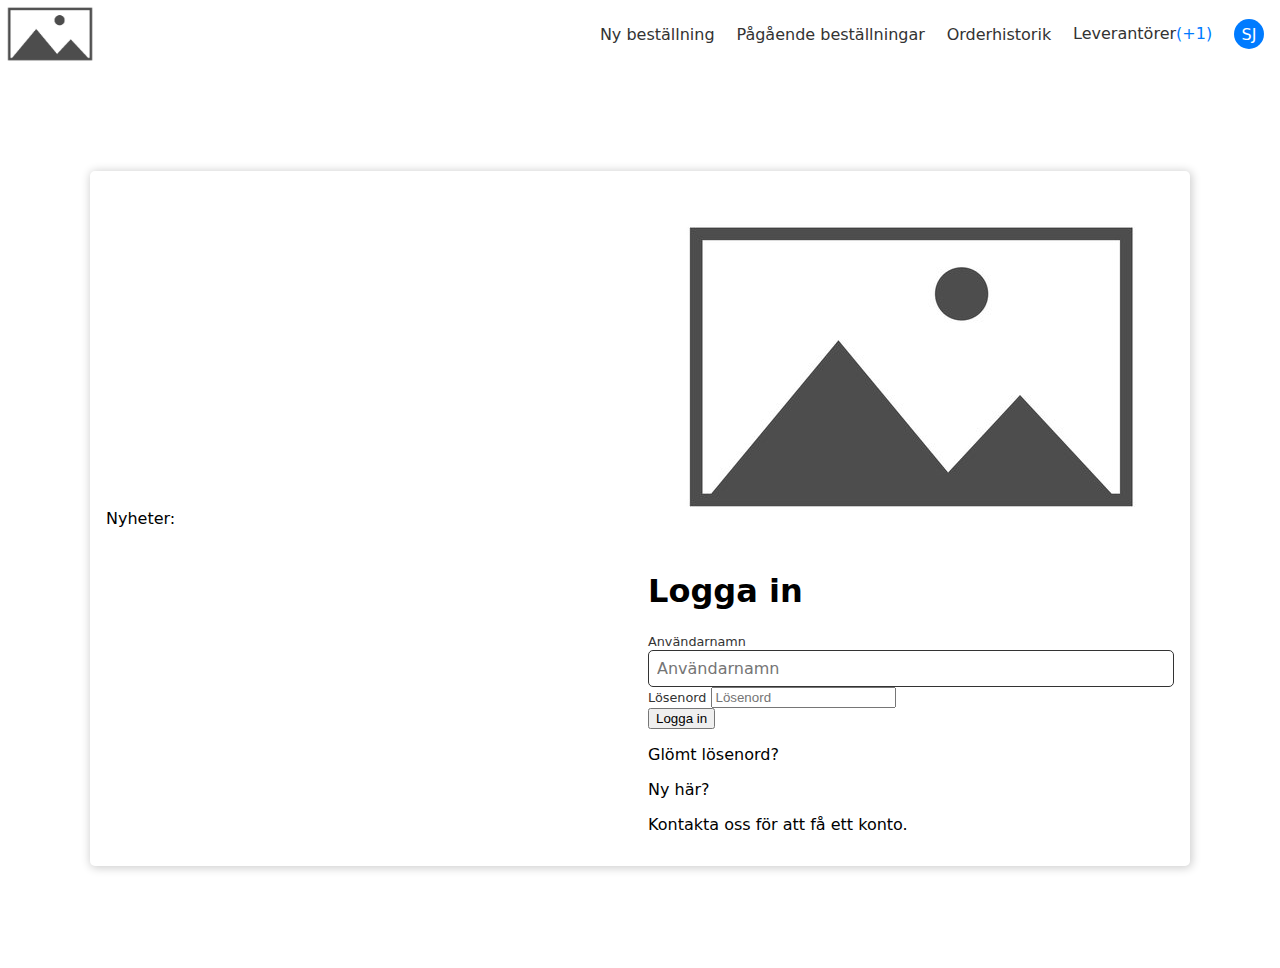
==== index.html @ b6707c18 "first commit" ====
<!DOCTYPE html>
<html lang="en">
<head>
    <meta charset="UTF-8">
    <meta http-equiv="X-UA-Compatible" content="IE=edge">
    <meta name="viewport" content="width=device-width, initial-scale=1.0">
    <title>BX2 - Client portal</title>
    <link rel="stylesheet" href="style.css">
    <script  src="script.js" type="module" defer></script>
    <script  src="placeOrder.js" type="module" defer></script>
    
</head>
<body>



    <div class="top__nav">
        <img src="placeholder.jpg" class="page__logo"/>
        <nav class="main__nav">
            <a href="#" onClick="
            document.getElementById('current-order').style.display = 'none'
            document.getElementById('place-order').style.display = 'block'
            "> Ny beställning</a>

            <a href="#" onClick="
            document.getElementById('place-order').style.display = 'none'
            document.getElementById('current-order').style.display = 'block'
            "> Pågående beställningar</a>
            
            <a href="#" onClick="
            document.getElementById('place-order').style.display = 'none'
            document.getElementById('current-order').style.display = 'block'
            "> Orderhistorik</a>


            <a href="#" class="nav__notification"> Leverantörer</a>
           
        </nav>
        <div class="user__nav">
            <div onClick="document.getElementById('user-nav-dropdown').classList.toggle('show')" class="user__icon">SJ</div>
            <div id="user-nav-dropdown" class="user__nav__dropdown">
                <p class="title"> Stefan Jakobsson</p>  
                <p class="subtitle"> Administratör</p>  
                <hr>
                <a href="#"> Dina uppgifter</a>
                <a href="#"> Användare</a>
                <hr>
                <a href="#"> Support</a>
                <a href="#"> Logga ut</a>
            </div>
        </div>
    </div>


    <current-order id="current-order" style="display:none"></current-order>
    <place-order id="place-order" style="display:none"></place-order>
    

    <div class="login__wrapper">

        <div class="login__floating__frame">
            <div class="frame__two__cols">
                <div class="login__news__col">
                    Nyheter:

                </div>
                <div class="login__form__cols">
                    <img src="placeholder.jpg" class="login__logo"/>
                    <h1>Logga in</h1>
                    <form>
                        <div class="form__field__group">
                            
                            <label for="username">Användarnamn</label>
                            <input type="text" placeholder="Användarnamn" />
                        </div>
                        <div class="form__field__group">
                            <label for="password">Lösenord</label>
                            <input type="password" placeholder="Lösenord" />

                        </div>
                        <input type="submit" class="login__button" value="Logga in" />
                    </form>

                    <p class="login__forgot__password">Glömt lösenord?</p>
                    <p class="login__small__heading"> Ny här?</p>
                    <p class="login__small__text">Kontakta oss för att få ett konto.</p>
                </div>
            </div>
        </div>

    </div>

    
</body>
</html>
---- style.css ----
body {
    margin: 0;
    /* background: gray; */
    min-width: 32   0px;
}

:root {
    --bx2-gray: #333333;
    --bx2-blue: #007bff;
    --bx2-green: #28a745;
    --bx2-lightgray: #eeeeee;
    --bx2-red: #dc3545;
    --bx2-yellow: #ffc107;
    --bx2-orange: #fd7e14;
    font-family: system-ui, -apple-system, BlinkMacSystemFont, 'Segoe UI', Roboto, Oxygen, Ubuntu, Cantarell, 'Open Sans', 'Helvetica Neue', sans-serif;
}

.top__nav {
    display: flex;
    /* justify-content: space-between; */
    background-color: white;
}

.page__logo {
    width: 100px;
    height: auto;
}

.main__nav {
    display: flex;
    justify-content: space-evenly;
    align-items: center;
    width: 50%;
 
    margin-left: auto;
}

.main__nav a {
    color: var(--bx2-gray);
    text-decoration: none;
}

.main__nav a:hover {
    color: var(--bx2-blue);
    border-bottom: 1px solid var(--bx2-blue);
}

.user__nav {
    display: flex;
    justify-content: space-evenly;
    align-items: center;
    padding: 1rem;
    
    position: relative;

}

.user__icon {
    display: flex;
    justify-content: center;
    align-items: center;
    width: 30px;
    height: 30px;
    background-color: var(--bx2-blue);
    color: white;
    border-radius: 50%;
    cursor: pointer;
    
}

.user__nav__dropdown {
    position: absolute;
    display: none;
    min-width: 200px;
    background-color: var(--bx2-lightgray);
    top: 80px;
    right: 12px;

    padding: 1rem;
}

.user__nav__dropdown a {
    color: var(--bx2-gray);
    text-decoration: none;
    display: block;
    padding: .4rem 1rem;
}

.user__nav__dropdown a:hover {
    color: var(--bx2-blue);
}

.user__nav__dropdown p {
    color: var(--bx2-gray);
    text-decoration: none;
    display: block;
    margin-bottom: 0px;
    margin-top: 0px;
    padding: 0rem 1rem;
    cursor: pointer;
}

p.title {
    font-weight: bold;
    color: var(--bx2-blue);
    margin-bottom: 0rem;
}

p.subtitle {
    margin-top: .3rem;
    font-size: .8rem;
}

.user__nav__dropdown::before {
    content: "";
    display: block;
    position: absolute;
    top: -5px;
    right: 7px;
    width: 25px;
    height: 25px;
    transform: rotate(45deg);
    background-color: var(--bx2-lightgray);
}

.nav__notification::after {
    content: "(+1)";
    color: var(--bx2-blue);
    display: inline-block;
    height: 20px;
    width: 20px;
    text-align: center;
    font-size: 1rem;

}

.show {
    display: block;
}

/* Pågående beställnig */


.current__orders {
    display: flex;
    flex-direction: column;
    width: 100%;
}


.current__orders__list {
      margin: 0 auto;
      /* min-width: 600px; */
    flex-direction: column;
    font-size: 1rem;
  }
  
  .orders__row {

    margin: 0 .5rem;
    display: grid;
   
    grid-template-columns: auto 1fr 1fr  auto;
    grid-template-rows: auto auto auto;
    grid-template-areas:
      "usericon title title arrow"
      "usericon id  id arrow"
      "usericon type status arrow";
    gap: 5px;
    align-items: center;
    padding: 1rem 0;
    border-bottom: 1px solid var(--bx2-gray);
  }
  

  .order__row__usericon {
    grid-area: usericon;
    border-radius: 50%;
    width: 50px;
    margin-right: 1rem;
    height: 50px;
    object-fit: cover;
  }
  

  .order__row__title {
    grid-area: title;
    margin: 0;
    font-size: 1rem;
  }
  
.order__row__id {
    grid-area: id;
    margin: 0;
  }
  .order__row__type {
    grid-area: type;
    display: flex;
    color: var(--bx2-blue);
    font-weight: bold;
    flex-direction: row;
  }
  

  .order__row__type,
  .order__row__id,
  .order__row__status {
    margin: 0 10px 0 0;
  }
  
.order__row__status {
    grid-area: status;
    justify-self: flex-end;
}

  .order__row__arrow {
    grid-area: arrow;
    width: 20px;
    height: 20px;
  }

  .ongoing {
    color: var(--bx2-green);
  }

  .ongoing::before {
    content: "";
    border-radius: 50%;
    display: inline-block;
    height: 15px;
    width: 15px;
    margin-right: 10px;
    background-color: var(--bx2-green);
  }

/* dialoger */
  
dialog::backdrop {
    background-color: rgba(0, 0, 0, 0.9);
  }
  
  dialog.order__row__details {
    width: 100%;
    /* max-width: 700px; */
    
  }
  
  .row__details__heading {
    font-size: 24px;
    color: #000;
    text-align: center;
    margin-bottom: 15px;
  }
  
  .row__details__rows {
    display: flex;
    flex-direction: column;
  }
  
  .row__details__wrapper:nth-child(even), .unit__row:nth-child(even) {
    background-color: #f0f0f0;
  }
  
  .row__details__wrapper:nth-child(odd),   .unit__row:nth-child(odd) {
    background-color: #e0e0e0;
  }
  
  .row__details__wrapper {
    display: flex;
    justify-content: space-between;
    align-items: center;
    padding: 10px;
   
  }
  
  .row__details__taxonomy {
    margin: 0;
    font-weight: bold;
  }
  
  .row__details__value {
    margin: 0;
  }
  
  .unit__row {
    display: flex;
    justify-content: space-between;
    align-items: center;
    padding: 10px;
    width: 100%;
    box-sizing: border-box;
  }
  
  .unit__row__taxonomy {
    margin: 0;
    font-weight: bold;
  }
  
  .unit__row__value {
    margin: 0;
  }
  
  .row__details__heading {
    color: var(--bx2-blue);
    padding: 10px;
    text-align: center;
    font-size: 24px;
   
    text-decoration: underline;
  }
  
  .units__wrapper {
    margin: 0 auto;
    margin-bottom: 1rem;
    border: 1px solid var(--bx2-gray);
    width: 100%;
    max-width: 300px;
  }
  
  details.row__details__units {
    margin: 0 auto;
    width: 100%;
    max-width: 300px;
  }

  summary.row__details__summary {
    background: var(--bx2-blue);
    color: white;
    text-align: center;
    border-radius: 5px;
    padding: 1rem;
  }

  /* Ny beställning */

  .form__step {
    max-width: 500px;
    margin: 0 auto;
  }

  button.button__next__step {
 
    padding: 1rem;
    margin: 1rem auto;
    display: none;
    background: var(--bx2-blue);
    border: none;
    color: white;
    min-width: 300px;
}

  .form__step h2 {
    text-align: center;
    font-weight: 400;
    /* text-transform: uppercase; */
    color: var(--bx2-gray)
  }

  .form__two__cols {
    display: grid;
    grid-template-columns: 1fr 1fr;

    grid-template-areas:
      "col1 col2";
    gap: 1rem;
    align-items: center;
  }

  .form__group {
    display: flex;
    flex-direction: column;
    
    padding:0  1rem;
  }

  label {
    font-size: 0.8rem;
    color: var(--bx2-gray);
  }

  input[type="text"], textarea, input[type="date"] {
    border: 1px solid var(--bx2-gray);
    border-radius: 5px;
    padding: .5rem;
    font-size: 1rem;
    box-sizing: border-box;
    width: 100%;
    font-family: system-ui, -apple-system, BlinkMacSystemFont, 'Segoe UI', Roboto, Oxygen, Ubuntu, Cantarell, 'Open Sans', 'Helvetica Neue', sans-serif;
    
  }

  textarea {
    height: 110px;
  }

  .span-2 {
    grid-column: 1 / span 2;
  }

  .form__one__col {
    display: grid;
    grid-template-columns: 1fr;
    grid-template-areas:
      "col1";
    gap: 1rem;
    align-items: center;
    margin: 1rem 0;
  }

  .photo__col {
   display: grid;
    grid-template-columns: 40% 60%;
    align-items: center;
    justify-content: center;
  }

  .photo__button {
    
    border: none;
    margin: 1rem;
    margin-top: 1rem;
    border-radius: 5px;
    padding: 1rem;
    font-size: 1rem;
    height: 100px;
    display: flex;
    justify-content: center;
    align-items: center;
    border: 3px dotted var(--bx2-green);
    
    font-family: system-ui, -apple-system, BlinkMacSystemFont, 'Segoe UI', Roboto, Oxygen, Ubuntu, Cantarell, 'Open Sans', 'Helvetica Neue', sans-serif;
  }

  .photo__button img {
    width: 50px;
    height: auto;
    margin-right: 10px;
  }

  .supplier__row {
    display: grid;
    grid-template-columns: 1fr 1fr 1fr 1fr 1fr;
    grid-template-rows: auto auto auto;
    grid-template-areas:
      "logo title phone email select"
      "logo distance phone email select"
      "logo empty phone email select";
    /* gap: 1rem; */
    align-items: center;
    padding: .5rem;

    border-bottom: 1px solid var(--bx2-gray);
  }

  .supplier__row p, .supplier__row h2, .supplier__row a {
    margin: 0;
    padding: 0;
  }

  .supplier__logo {
    grid-area: logo;
    height: 50px;
    width: 50px;
    border-radius: 50%;
    }

  .supplier__title {
    grid-area: title;
    font-size: 1.2rem;
    font-weight: 400;
  }

  .supplier__phone {
    grid-area: phone;
    font-size: 0.8rem;
    color: var(--bx2-blue);
    justify-self: flex-end;
    align-self: center;
  }

  .supplier__email {
    grid-area: email;
    font-size: 0.8rem;
    color: var(--bx2-blue);
    justify-self: flex-end;
    align-self: center;
  }

  .supplier__distance {
    grid-area: distance;
    font-size: 0.8rem;
    color: var(--bx2-blue);
  }

  .supplier__select {
   grid-area: select;
   height: 50px;
   width: 50px;
   justify-self: flex-end;
  }

  .three__cols {
    display: grid;
    grid-template-columns: 1fr 1fr 1fr;
    grid-template-areas:
      "col1 col2 col3";
    gap: 1rem;
    align-items: center;
  }

  p.summary__title {
    font-size: .8rem;
    font-weight: 600;
    margin: 0px;
    padding: 0px;
  }

  p.summary__data {
    font-size: .8rem;
    color: var(--bx2-gray);
    margin: 0px;
    padding: 0px;
  }

  .place__order {
    border: 1px solid var(--bx2-green);
    padding: 1rem;
    border-radius: 5px;
    display: flex;
    color: var(--bx2-green);
    width: 300px;
    justify-content: space-evenly;
    align-items: center;
    margin: 0 auto;
    margin-bottom: 1rem;
  }

  .place__order img{
    width: 50px;
    height: auto;
    margin-right: 10px;
  }

  .summary__part {
    align-self: start;
  }

  @media (max-width: 500px) {
    .form__step {
     display: none;
    }
    #form-step-1 {
      display: block ;
    }

    .form__two__cols {
      display: block;
    }

    .photo__col {
      display: block;
    }

    .three__cols {
      grid-template-columns: initial;
      grid-template-areas: initial;
      justify-content: center;
    }

    .summary__part {
      padding-bottom: 1rem;
    border-bottom: 1px solid var(--bx2-blue);
    }

    button.button__next__step {
      display: block;
    }

    .main__nav {
      display: none;
    }

  }

  img.map__placeholder {
    width: 100%;
}



/* //Login */

.login__wrapper {

  display: flex;
  flex-direction: column;
  align-items: center;
  justify-content: center;
  height: 100vh;
}

.login__floating__frame {
  box-shadow: 1px 1px 10px 1px rgba(0,0,0,0.2);
  border-radius: 5px;
  padding: 1rem;
  
}

.frame__two__cols {
  display: grid;
  grid-template-columns: 1fr 1fr;
  grid-template-areas:
    "col1 col2";
  gap: 1rem;
  align-items: center;
}

.login__news__col {
  grid-area: col1;
}

.login__form__col {
  grid-area: col2;
}
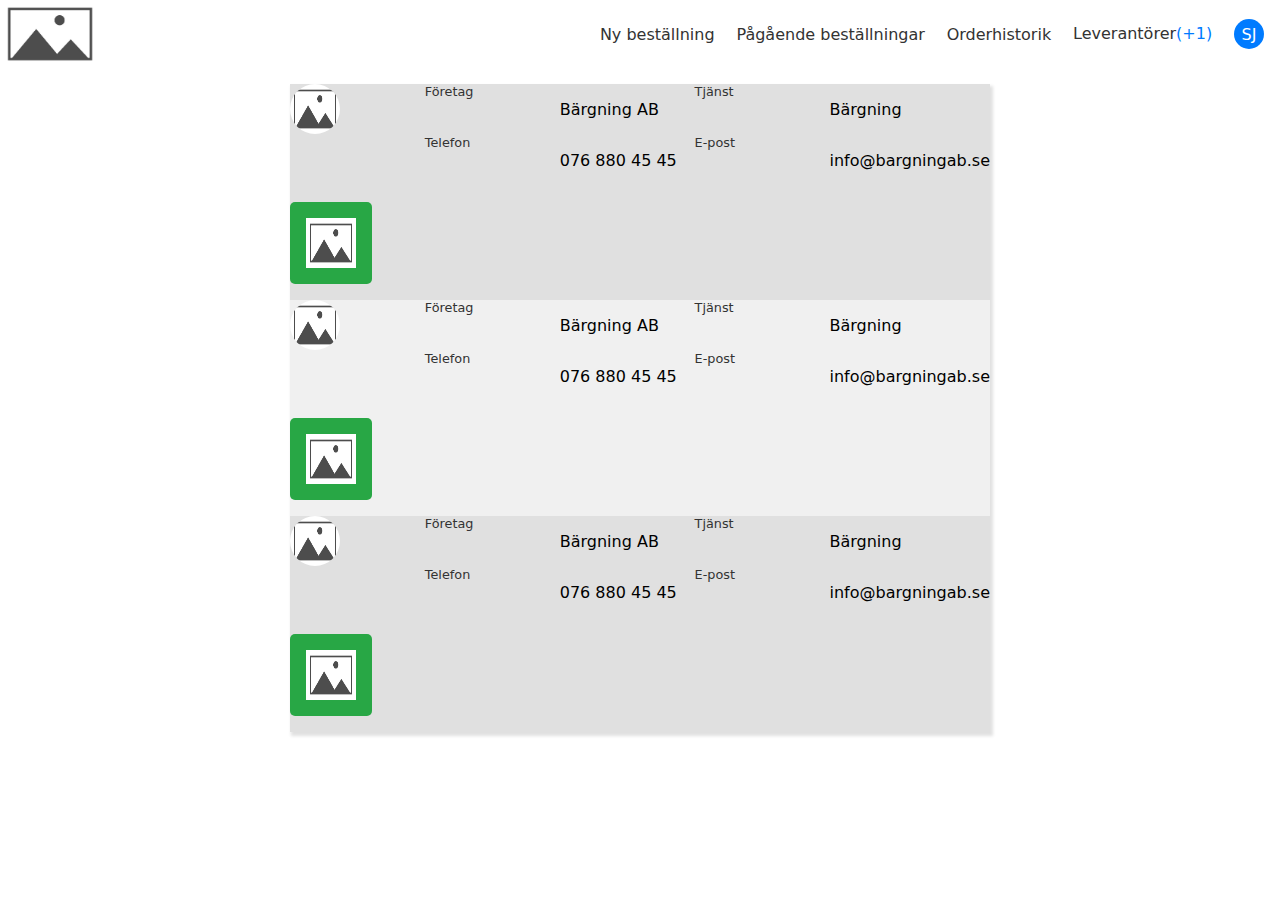
==== commit b376b0f8: "asd" ====
--- a/index.html
+++ b/index.html
@@ -8,6 +8,8 @@
     <link rel="stylesheet" href="style.css">
     <script  src="script.js" type="module" defer></script>
     <script  src="placeOrder.js" type="module" defer></script>
+    <script  src="loginForm.js" type="module" defer></script>
+    <script src="userManager.js" type="module" defer></script>
     
 </head>
 <body>
@@ -54,41 +56,58 @@
 
     <current-order id="current-order" style="display:none"></current-order>
     <place-order id="place-order" style="display:none"></place-order>
+    <login-form  id="login-form" style="display:none"></login-form>
+    <user-manager id="user-manager" style="display:none"></user-manager>
+
+    <div class="associate__manager__wrapper">
+        
+        <div class="associate__list"> 
+        
     
-
-    <div class="login__wrapper">
-
-        <div class="login__floating__frame">
-            <div class="frame__two__cols">
-                <div class="login__news__col">
-                    Nyheter:
-
-                </div>
-                <div class="login__form__cols">
-                    <img src="placeholder.jpg" class="login__logo"/>
-                    <h1>Logga in</h1>
-                    <form>
-                        <div class="form__field__group">
-                            
-                            <label for="username">Användarnamn</label>
-                            <input type="text" placeholder="Användarnamn" />
-                        </div>
-                        <div class="form__field__group">
-                            <label for="password">Lösenord</label>
-                            <input type="password" placeholder="Lösenord" />
-
-                        </div>
-                        <input type="submit" class="login__button" value="Logga in" />
-                    </form>
-
-                    <p class="login__forgot__password">Glömt lösenord?</p>
-                    <p class="login__small__heading"> Ny här?</p>
-                    <p class="login__small__text">Kontakta oss för att få ett konto.</p>
-                </div>
+            <div class="associate__list__row">
+                <img src="placeholder.jpg" class="associate__list__row__logo"/>
+                <p class="associate__list__row__taxonomy"> Företag</p>
+                <p class="accociate__list__row__value"> Bärgning AB</p>
+                <p class="associate__list__row__taxonomy"> Tjänst</p>
+                <p class="accociate__list__row__value"> Bärgning</p>
+                <p class="associate__list__row__taxonomy"> Telefon</p>
+                <p class="accociate__list__row__value"> 076 880 45 45</p>
+                <p class="associate__list__row__taxonomy"> E-post</p>
+                <p class="accociate__list__row__value">info@bargningab.se</p>
+                <img src="placeholder.jpg" class="associate__add__button"/>
             </div>
-        </div>
+            <div class="associate__list__row">
+                <img src="placeholder.jpg" class="associate__list__row__logo"/>
+                <p class="associate__list__row__taxonomy"> Företag</p>
+                <p class="accociate__list__row__value"> Bärgning AB</p>
+                <p class="associate__list__row__taxonomy"> Tjänst</p>
+                <p class="accociate__list__row__value"> Bärgning</p>
+                <p class="associate__list__row__taxonomy"> Telefon</p>
+                <p class="accociate__list__row__value"> 076 880 45 45</p>
+                <p class="associate__list__row__taxonomy"> E-post</p>
+                <p class="accociate__list__row__value">info@bargningab.se</p>
+                <img src="placeholder.jpg" class="associate__add__button"/>
+            </div>
+            <div class="associate__list__row">
+                <img src="placeholder.jpg" class="associate__list__row__logo"/>
+                <p class="associate__list__row__taxonomy"> Företag</p>
+                <p class="accociate__list__row__value"> Bärgning AB</p>
+                <p class="associate__list__row__taxonomy"> Tjänst</p>
+                <p class="accociate__list__row__value"> Bärgning</p>
+                <p class="associate__list__row__taxonomy"> Telefon</p>
+                <p class="accociate__list__row__value"> 076 880 45 45</p>
+                <p class="associate__list__row__taxonomy"> E-post</p>
+                <p class="accociate__list__row__value">info@bargningab.se</p>
+                <img src="placeholder.jpg" class="associate__add__button"/>
+            </div>
 
     </div>
+
+
+</div>
+
+
+   
 
     
 </body>
--- a/style.css
+++ b/style.css
@@ -589,6 +589,39 @@
 
 
 /* //Login */
+/* 
+<div class="login__wrapper">
+
+<div class="login__floating__frame">
+    <div class="frame__two__cols">
+        <div class="login__news__col">
+            Nyheter:
+
+        </div>
+        <div class="login__form__col">
+            <img src="placeholder.jpg" class="login__logo"/>
+            <h1>Logga in</h1>
+
+            <form>
+                <div class="form__field__group">
+                    <label for="username">Användarnamn</label>
+                    <input type="text" placeholder="Användarnamn" />
+                </div>
+                <div class="form__field__group">
+                    <label for="password">Lösenord</label>
+                    <input type="password" placeholder="Lösenord" />
+
+                </div>
+                <input type="submit" class="login__button" value="Logga in" />
+            </form>
+
+            <p class="login__forgot__password">Glömt lösenord?</p>
+            <p class="login__small__heading"> Ny här?</p>
+            <p class="login__small__text">Kontakta oss för att få ett konto.</p>
+        </div>
+    </div>
+</div> */
+
 
 .login__wrapper {
 
@@ -597,17 +630,25 @@
   align-items: center;
   justify-content: center;
   height: 100vh;
+  background: linear-gradient(45deg, #299874, #0045c0);
+}
+
+.login__news__background {
+  width: 100%;
+  height: 100%;
+  object-fit:cover;
 }
 
 .login__floating__frame {
   box-shadow: 1px 1px 10px 1px rgba(0,0,0,0.2);
   border-radius: 5px;
   padding: 1rem;
-  
+  background-color: white;
 }
 
 .frame__two__cols {
   display: grid;
+  max-width: 700px;
   grid-template-columns: 1fr 1fr;
   grid-template-areas:
     "col1 col2";
@@ -617,8 +658,359 @@
 
 .login__news__col {
   grid-area: col1;
+  height: 100%;
+  
 }
 
 .login__form__col {
   grid-area: col2;
 }
+
+.login__logo {
+  width: 100px;
+  height: auto;
+  margin-bottom: 1rem;
+}
+
+.login__form__col h1 {
+  font-size: 1.5rem;
+  margin-bottom: 1rem;
+}
+
+.login__form__col form {
+  display: flex;
+  flex-direction: column;
+}
+
+.login__form__col form input {
+  margin-bottom: 1rem;
+  padding: .5rem;
+  border: 1px solid var(--bx2-gray);
+  border-radius: 5px;
+}
+
+.login__form__col form input[type="submit"]
+{
+  background-color: var(--bx2-green);
+  color: white;
+  border: none;
+  padding: 1rem;
+  border-radius: 5px;
+  font-weight: 600;
+  font-size: 1rem;
+  cursor: pointer;
+  
+}
+
+.form__field__group input[type="password"],
+.form__field__group input[type="text"] {
+  font-size: 1rem;
+  padding: .2rem .5rem;
+  font-family: system-ui, -apple-system, BlinkMacSystemFont, 'Segoe UI', Roboto, Oxygen, Ubuntu, Cantarell, 'Open Sans', 'Helvetica Neue', sans-serif;
+  color: var(--bx2-gray);
+}
+
+.form__field__group {
+  display: flex;
+  flex-direction: column;
+}
+
+.login__forgot__password {
+  font-size: .8rem;
+  color: var(--bx2-blue);
+  margin-bottom: 1rem;
+}
+
+.login__small__heading {
+  font-size: .8rem;
+  font-weight: 600;
+  margin-bottom: 0px;
+}
+
+.login__small__text {
+  font-size: .8rem;
+  color: var(--bx2-gray);
+  margin-top: 0px;
+}
+
+/* Användarhantering */
+/* 
+
+<div class="user__settings__wrapper">
+<h2>Användarinställningar</h2>
+<h3> Bärgarna AB</h3>
+    <div class="user__list">
+        <div class="user__list__row">
+            <p class="user__list__data">
+                <span class="user__list__taxonomy">Användarnamn </span>
+                <span class="user__list__value">stefan@grafikcentralen.se</span>
+            </p>
+            
+            <p class="user__list__data">
+                <span class="user__list__taxonomy">Namn </span>
+                <span class="user__list__value">Stefan Jakobsson</span>
+            </p>
+
+            <p class="user__list__action"> Redigera </p>
+            <p class="user__list__action"> Ta bort </p>
+        </div>
+    </div>
+
+    <div class="user__list">
+        <div class="user__list__row">
+            <p class="user__list__data">
+                <span class="user__list__taxonomy">Användarnamn </span>
+                <span class="user__list__value">stefan@grafikcentralen.se</span>
+            </p>
+            
+            <p class="user__list__data">
+                <span class="user__list__taxonomy">Namn </span>
+                <span class="user__list__value">Stefan Jakobsson</span>
+            </p>
+
+            <p class="user__list__action"> Redigera </p>
+            <p class="user__list__action"> Ta bort </p>
+        </div>
+    </div>
+
+    <div class="user__list">
+        <div class="user__list__row">
+            <p class="user__list__data">
+                <span class="user__list__taxonomy">Användarnamn </span>
+                <span class="user__list__value">stefan@grafikcentralen.se</span>
+            </p>
+            
+            <p class="user__list__data">
+                <span class="user__list__taxonomy">Namn </span>
+                <span class="user__list__value">Stefan Jakobsson</span>
+            </p>
+
+            <p class="user__list__action"> Redigera </p>
+            <p class="user__list__action"> Ta bort </p>
+        </div>
+    </div>
+
+
+
+    <button class="user__list__add__button">Lägg till användare</button>
+    
+
+  
+      
+</div> */
+
+.user__settings__wrapper {
+  max-width: 700px;
+  margin: 0 auto;
+  padding: 1rem;
+}
+
+.user__settings__wrapper h2 {
+  font-size: 1.5rem;
+  margin-bottom: 1rem;
+}
+
+
+.user__list {
+  box-shadow: 2px 3px 3px 1px rgb(0 0 0 / 12%);
+
+}
+
+
+.user__list__row {
+  
+  height: 100%;
+  display: flex;
+  align-items: center;
+  justify-content: space-between;
+  padding: 1rem;
+}
+
+
+
+.user__list__row:nth-child(even) {
+  background-color: #f0f0f0;
+}
+
+.user__list__row:nth-child(odd) {
+  background-color: #e0e0e0;
+ 
+}
+
+.user__list__data {
+  display: flex;
+  flex-direction: column;
+  margin: 0;
+}
+
+
+.user__list__taxonomy {
+  font-size: .8rem;
+  color: var(--bx2-gray);
+  margin: 0;
+}
+
+.user__list__value {
+  font-size: 1rem;
+  font-weight: 600;
+}
+
+.user__list__action {
+  font-size: .8rem;
+  color: var(--bx2-blue);
+  cursor: pointer;
+}
+
+.user__list__add__button {
+  background-color: var(--bx2-green);
+  color: white;
+  border: none;
+  padding: 1rem;
+  border-radius: 5px;
+  font-weight: 600;
+  font-size: 1rem;
+  margin-top: 1rem;
+  cursor: pointer;
+  margin-bottom: 1rem;
+}
+/* 
+<div class="associate__list"> 
+    
+  
+<div class="associate__list__row">
+    <img src="placeholder.jpg" class="associate__list__row__logo"/>
+    <p class="associate__list__row__taxonomy"> Företag</p>
+    <p class="accociate__list__row__value"> Bärgning AB</p>
+    <p class="associate__list__row__taxonomy"> Tjänst</p>
+    <p class="accociate__list__row__value"> Bärgning</p>
+    <p class="associate__list__row__taxonomy"> Telefon</p>
+    <p class="accociate__list__row__value"> 076 880 45 45</p>
+    <p class="associate__list__row__taxonomy"> E-post</p>
+    <p class="accociate__list__row__value">info@bargningab.se</p>
+    <img src="placeholder.jpg" class="associate__add__button"/>
+</div>
+<div class="associate__list__row">
+    <img src="placeholder.jpg" class="associate__list__row__logo"/>
+    <p class="associate__list__row__taxonomy"> Företag</p>
+    <p class="accociate__list__row__value"> Bärgning AB</p>
+    <p class="associate__list__row__taxonomy"> Tjänst</p>
+    <p class="accociate__list__row__value"> Bärgning</p>
+    <p class="associate__list__row__taxonomy"> Telefon</p>
+    <p class="accociate__list__row__value"> 076 880 45 45</p>
+    <p class="associate__list__row__taxonomy"> E-post</p>
+    <p class="accociate__list__row__value">info@bargningab.se</p>
+    <img src="placeholder.jpg" class="associate__add__button"/>
+</div>
+<div class="associate__list__row">
+    <img src="placeholder.jpg" class="associate__list__row__logo"/>
+    <p class="associate__list__row__taxonomy"> Företag</p>
+    <p class="accociate__list__row__value"> Bärgning AB</p>
+    <p class="associate__list__row__taxonomy"> Tjänst</p>
+    <p class="accociate__list__row__value"> Bärgning</p>
+    <p class="associate__list__row__taxonomy"> Telefon</p>
+    <p class="accociate__list__row__value"> 076 880 45 45</p>
+    <p class="associate__list__row__taxonomy"> E-post</p>
+    <p class="accociate__list__row__value">info@bargningab.se</p>
+    <img src="placeholder.jpg" class="associate__add__button"/>
+</div>
+
+</div> */
+
+
+.associate__manager__wrapper {
+  max-width: 700px;
+  margin: 0 auto;
+  padding: 1rem;
+}
+
+.associate__list {
+  box-shadow: 2px 3px 3px 1px rgb(0 0 0 / 12%);
+  margin-bottom: 1rem;
+}
+
+.associate__list__row {
+ display: grid;
+  grid-template-columns: 1fr 1fr 1fr 1fr 1fr;
+  grid-template-rows: 1fr 1fr;
+  grid-template-areas: 
+    "logo company service phone add"
+    "logo email email email add";
+}
+
+.associate__list__row__logo {
+  grid-area: logo;
+  width: 50px;
+  height: 50px;
+  border-radius: 50%;
+  margin-right: 1rem;
+}
+
+.associate__list__row__taxonomy {
+  font-size: .8rem;
+  color: var(--bx2-gray);
+  margin: 0;
+}
+
+.associate__list__row__value {
+  font-size: 1rem;
+  font-weight: 600;
+}
+
+.associate__list__row__company {
+  grid-area: company;
+}
+
+.associate__list__row__service {
+  grid-area: service;
+}
+
+.associate__list__row__phone {
+  grid-area: phone;
+}
+
+.associate__list__row__email {
+  grid-area: email;
+}
+
+.associate__list__row__add {
+  grid-area: add;
+  justify-self: end;
+}
+
+.associate__list__row:nth-child(even) {
+  background-color: #f0f0f0;
+}
+
+.associate__list__row:nth-child(odd) {
+  background-color: #e0e0e0;
+ 
+}
+
+.associate__add__button {
+  background-color: var(--bx2-green);
+  color: white;
+  border: none;
+  padding: 1rem;
+  border-radius: 5px;
+  font-weight: 600;
+  height: 50px;
+  width: 50px;
+  font-size: 1rem;
+  margin-top: 1rem;
+  cursor: pointer;
+  margin-bottom: 1rem;
+}
+
+.associate__list__add__button:hover {
+  background-color: var(--bx2-green-hover);
+}
+
+.associate__list__add__button:active {
+  background-color: var(--bx2-green-active);
+}
+
+.associate__list__add__button:focus {
+  outline: none;
+}
+
+
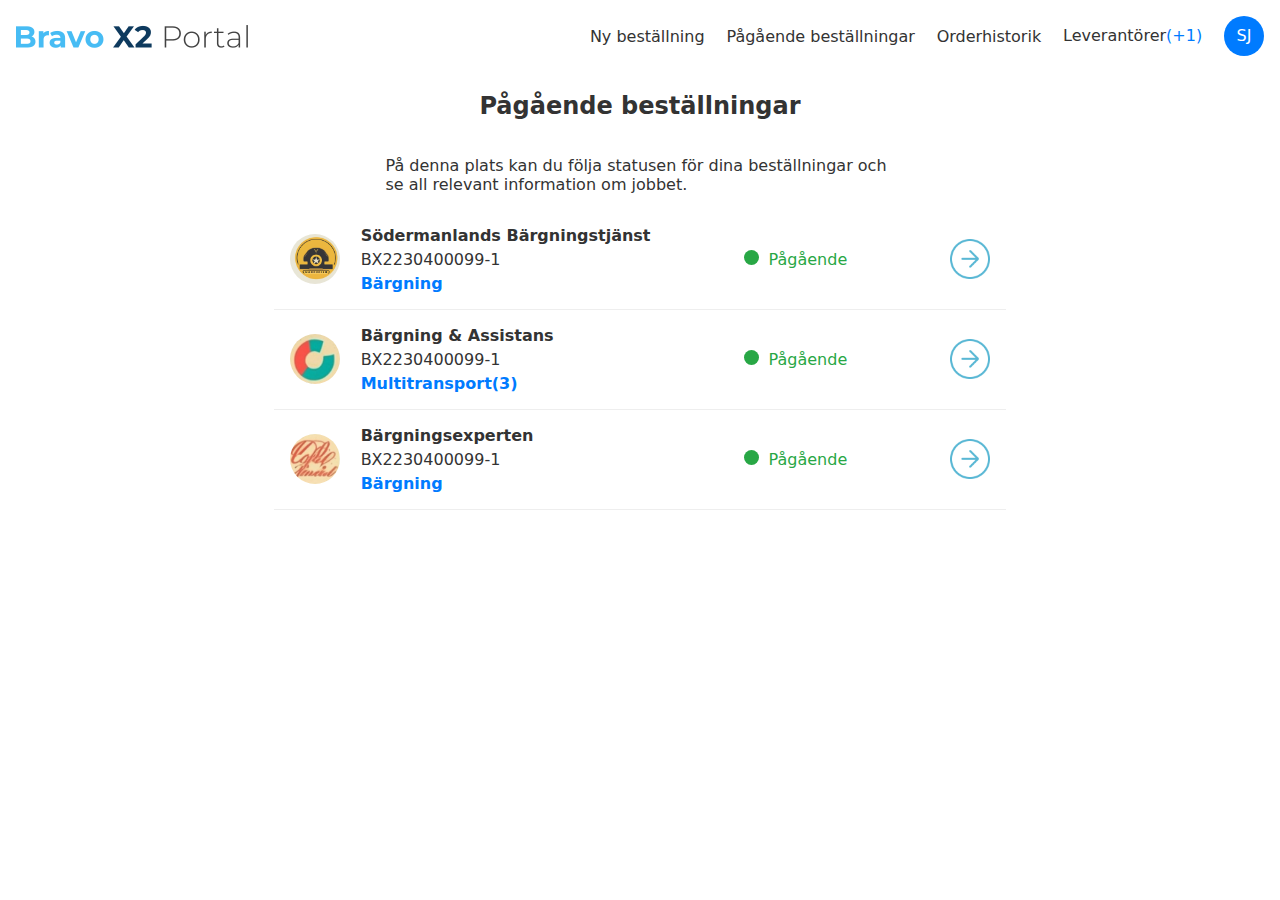
==== commit f158f6ee: "asd" ====
--- a/index.html
+++ b/index.html
@@ -10,6 +10,7 @@
     <script  src="placeOrder.js" type="module" defer></script>
     <script  src="loginForm.js" type="module" defer></script>
     <script src="userManager.js" type="module" defer></script>
+    <script src="associateManager.js" type="module" defer></script>
     
 </head>
 <body>
@@ -17,25 +18,41 @@
 
 
     <div class="top__nav">
-        <img src="placeholder.jpg" class="page__logo"/>
+        <img src="img/pagelogo.png" class="page__logo"/>
         <nav class="main__nav">
             <a href="#" onClick="
             document.getElementById('current-order').style.display = 'none'
+            document.getElementById('user-manager').style.display = 'none'
+            document.getElementById('associate-manager').style.display = 'none'
+            document.getElementById('login-form').style.display = 'none'
             document.getElementById('place-order').style.display = 'block'
             "> Ny beställning</a>
 
             <a href="#" onClick="
             document.getElementById('place-order').style.display = 'none'
+            document.getElementById('user-manager').style.display = 'none'
+            document.getElementById('associate-manager').style.display = 'none'
+            document.getElementById('login-form').style.display = 'none'
             document.getElementById('current-order').style.display = 'block'
             "> Pågående beställningar</a>
             
             <a href="#" onClick="
             document.getElementById('place-order').style.display = 'none'
+            document.getElementById('user-manager').style.display = 'none'
+            document.getElementById('associate-manager').style.display = 'none'
+            document.getElementById('login-form').style.display = 'none'
             document.getElementById('current-order').style.display = 'block'
             "> Orderhistorik</a>
 
 
-            <a href="#" class="nav__notification"> Leverantörer</a>
+            <a href="#" onClick="
+            document.getElementById('place-order').style.display = 'none'
+            document.getElementById('user-manager').style.display = 'none'
+            document.getElementById('associate-manager').style.display = 'block'
+            document.getElementById('login-form').style.display = 'none'
+            document.getElementById('current-order').style.display = 'none'
+            "
+            class="nav__notification">Leverantörer</a>
            
         </nav>
         <div class="user__nav">
@@ -45,66 +62,38 @@
                 <p class="subtitle"> Administratör</p>  
                 <hr>
                 <a href="#"> Dina uppgifter</a>
-                <a href="#"> Användare</a>
+                <a href="#"
+                onClick="
+                    document.getElementById('place-order').style.display = 'none'
+                    document.getElementById('user-manager').style.display = 'block'
+                    document.getElementById('associate-manager').style.display = 'none'
+                    document.getElementById('login-form').style.display = 'none'
+                    document.getElementById('current-order').style.display = 'none'
+            "
+                > Användare</a>
                 <hr>
                 <a href="#"> Support</a>
-                <a href="#"> Logga ut</a>
+                <a href="#"
+                onClick="
+                    document.getElementById('place-order').style.display = 'none'
+                    document.getElementById('user-manager').style.display = 'none'
+                    document.getElementById('associate-manager').style.display = 'none'
+                    document.getElementById('login-form').style.display = 'block'
+                    document.getElementById('current-order').style.display = 'none'
+            "
+                > Logga ut</a>
             </div>
         </div>
     </div>
 
 
-    <current-order id="current-order" style="display:none"></current-order>
+    <current-order id="current-order" style="display:block"></current-order>
     <place-order id="place-order" style="display:none"></place-order>
     <login-form  id="login-form" style="display:none"></login-form>
     <user-manager id="user-manager" style="display:none"></user-manager>
+    <associate-manager id="associate-manager" style="display:none"></associate-manager>
 
-    <div class="associate__manager__wrapper">
-        
-        <div class="associate__list"> 
-        
-    
-            <div class="associate__list__row">
-                <img src="placeholder.jpg" class="associate__list__row__logo"/>
-                <p class="associate__list__row__taxonomy"> Företag</p>
-                <p class="accociate__list__row__value"> Bärgning AB</p>
-                <p class="associate__list__row__taxonomy"> Tjänst</p>
-                <p class="accociate__list__row__value"> Bärgning</p>
-                <p class="associate__list__row__taxonomy"> Telefon</p>
-                <p class="accociate__list__row__value"> 076 880 45 45</p>
-                <p class="associate__list__row__taxonomy"> E-post</p>
-                <p class="accociate__list__row__value">info@bargningab.se</p>
-                <img src="placeholder.jpg" class="associate__add__button"/>
-            </div>
-            <div class="associate__list__row">
-                <img src="placeholder.jpg" class="associate__list__row__logo"/>
-                <p class="associate__list__row__taxonomy"> Företag</p>
-                <p class="accociate__list__row__value"> Bärgning AB</p>
-                <p class="associate__list__row__taxonomy"> Tjänst</p>
-                <p class="accociate__list__row__value"> Bärgning</p>
-                <p class="associate__list__row__taxonomy"> Telefon</p>
-                <p class="accociate__list__row__value"> 076 880 45 45</p>
-                <p class="associate__list__row__taxonomy"> E-post</p>
-                <p class="accociate__list__row__value">info@bargningab.se</p>
-                <img src="placeholder.jpg" class="associate__add__button"/>
-            </div>
-            <div class="associate__list__row">
-                <img src="placeholder.jpg" class="associate__list__row__logo"/>
-                <p class="associate__list__row__taxonomy"> Företag</p>
-                <p class="accociate__list__row__value"> Bärgning AB</p>
-                <p class="associate__list__row__taxonomy"> Tjänst</p>
-                <p class="accociate__list__row__value"> Bärgning</p>
-                <p class="associate__list__row__taxonomy"> Telefon</p>
-                <p class="accociate__list__row__value"> 076 880 45 45</p>
-                <p class="associate__list__row__taxonomy"> E-post</p>
-                <p class="accociate__list__row__value">info@bargningab.se</p>
-                <img src="placeholder.jpg" class="associate__add__button"/>
-            </div>
-
-    </div>
-
-
-</div>
+   
 
 
    
--- a/style.css
+++ b/style.css
@@ -9,6 +9,7 @@
     --bx2-blue: #007bff;
     --bx2-green: #28a745;
     --bx2-lightgray: #eeeeee;
+    --bx2-lightgray2: #cecece;
     --bx2-red: #dc3545;
     --bx2-yellow: #ffc107;
     --bx2-orange: #fd7e14;
@@ -22,8 +23,10 @@
 }
 
 .page__logo {
-    width: 100px;
-    height: auto;
+  width: auto;
+  height: 23px;
+  margin: auto 0;
+  padding: 1rem;
 }
 
 .main__nav {
@@ -56,15 +59,16 @@
 }
 
 .user__icon {
-    display: flex;
+  display: flex;
     justify-content: center;
     align-items: center;
-    width: 30px;
-    height: 30px;
+    width: 40px;
+    height: 40px;
     background-color: var(--bx2-blue);
     color: white;
     border-radius: 50%;
     cursor: pointer;
+    line-height: 2px;
     
 }
 
@@ -145,31 +149,43 @@
     display: flex;
     flex-direction: column;
     width: 100%;
+    justify-content: center;
+    align-items: center;
+}
+
+.order__info {
+  max-width: 50ch;
 }
 
 
 .current__orders__list {
       margin: 0 auto;
-      /* min-width: 600px; */
+      min-width: 700px;
     flex-direction: column;
     font-size: 1rem;
   }
   
   .orders__row {
-
+    cursor: pointer;
     margin: 0 .5rem;
     display: grid;
-   
     grid-template-columns: auto 1fr 1fr  auto;
     grid-template-rows: auto auto auto;
     grid-template-areas:
-      "usericon title title arrow"
-      "usericon id  id arrow"
-      "usericon type status arrow";
+      "usericon   title   status   arrow"
+      "usericon   id      status      arrow"
+      "usericon   type    status  arrow";
     gap: 5px;
-    align-items: center;
-    padding: 1rem 0;
-    border-bottom: 1px solid var(--bx2-gray);
+    padding: 1rem;
+    align-items: center;
+    padding: 1rem 1rem;
+    border-bottom: 1px solid var(--bx2-lightgray);
+  }
+
+  .orders__row:hover {
+    background-color: var(--bx2-lightgray);
+    transform: scale(1.01);
+ 
   }
   
 
@@ -210,13 +226,14 @@
   
 .order__row__status {
     grid-area: status;
-    justify-self: flex-end;
+    justify-self: center;
+    align-self: center;
 }
 
   .order__row__arrow {
     grid-area: arrow;
-    width: 20px;
-    height: 20px;
+    width: 40px;
+    height: 40px;
   }
 
   .ongoing {
@@ -241,7 +258,7 @@
   
   dialog.order__row__details {
     width: 100%;
-    /* max-width: 700px; */
+    max-width: 700px;
     
   }
   
@@ -336,6 +353,15 @@
   .form__step {
     max-width: 500px;
     margin: 0 auto;
+    /* box-shadow: 6px 5px 11px #afafafc9; */
+    border-radius: 5px;
+    /* border-left: 1px solid var(--bx2-lightgray); */
+    /* border-right: 1px solid var(--bx2-lightgray); */
+    /* border-bottom: 1px solid var(--bx2-lightgray); */
+    border-top: 1px solid var(--bx2-lightgray);
+    
+    padding: 1rem;
+    margin-bottom: 3rem;
   }
 
   button.button__next__step {
@@ -379,7 +405,7 @@
   }
 
   input[type="text"], textarea, input[type="date"] {
-    border: 1px solid var(--bx2-gray);
+    border: 1px solid var(--bx2-lightgray2);
     border-radius: 5px;
     padding: .5rem;
     font-size: 1rem;
@@ -439,7 +465,7 @@
 
   .supplier__row {
     display: grid;
-    grid-template-columns: 1fr 1fr 1fr 1fr 1fr;
+    grid-template-columns: 1fr 2fr 1fr 1fr 1fr;
     grid-template-rows: auto auto auto;
     grid-template-areas:
       "logo title phone email select"
@@ -448,9 +474,17 @@
     /* gap: 1rem; */
     align-items: center;
     padding: .5rem;
-
-    border-bottom: 1px solid var(--bx2-gray);
-  }
+    cursor: pointer;
+
+    border-bottom: 1px solid var(--bx2-lightgray);
+  }
+
+  .supplier__row:hover {
+    background-color: var(--bx2-lightgray);
+    transform: scale(1.01);
+ 
+  }
+  
 
   .supplier__row p, .supplier__row h2, .supplier__row a {
     margin: 0;
@@ -468,6 +502,7 @@
     grid-area: title;
     font-size: 1.2rem;
     font-weight: 400;
+    text-align: left;
   }
 
   .supplier__phone {
@@ -494,8 +529,8 @@
 
   .supplier__select {
    grid-area: select;
-   height: 50px;
-   width: 50px;
+   height: 35px;
+    width: 35px;
    justify-self: flex-end;
   }
 
@@ -548,6 +583,7 @@
   @media (max-width: 500px) {
     .form__step {
      display: none;
+     box-shadow: none;
     }
     #form-step-1 {
       display: block ;
@@ -648,7 +684,7 @@
 
 .frame__two__cols {
   display: grid;
-  max-width: 700px;
+  max-width: 1100px;
   grid-template-columns: 1fr 1fr;
   grid-template-areas:
     "col1 col2";
@@ -664,17 +700,22 @@
 
 .login__form__col {
   grid-area: col2;
+  padding: 5rem;
 }
 
 .login__logo {
-  width: 100px;
-  height: auto;
-  margin-bottom: 1rem;
-}
-
-.login__form__col h1 {
+  width: 262px;
+    text-align: center;
+    display: block;
+    height: auto;
+    margin: 0 auto;
+    margin-bottom: 2rem;
+}
+
+.login__form__col h2 {
   font-size: 1.5rem;
   margin-bottom: 1rem;
+  font-weight: 400;
 }
 
 .login__form__col form {
@@ -833,7 +874,7 @@
 }
 
 .user__list__row:nth-child(odd) {
-  background-color: #e0e0e0;
+  background-color: #ffffff;
  
 }
 
@@ -916,25 +957,64 @@
 
 </div> */
 
+/* Associate manager */
 
 .associate__manager__wrapper {
   max-width: 700px;
   margin: 0 auto;
   padding: 1rem;
+  color: var(--bx2-gray);
 }
 
 .associate__list {
   box-shadow: 2px 3px 3px 1px rgb(0 0 0 / 12%);
   margin-bottom: 1rem;
+  border-radius: 5px;
+  margin-bottom: 3rem; 
 }
 
 .associate__list__row {
  display: grid;
-  grid-template-columns: 1fr 1fr 1fr 1fr 1fr;
+ grid-template-columns: 1fr 3fr 1fr 1fr 2fr 1fr;
   grid-template-rows: 1fr 1fr;
   grid-template-areas: 
-    "logo company service phone add"
-    "logo email email email add";
+    "logo   company   email   phone   status  add"
+    "logo   type      email   phone   status  add";
+
+      border-bottom: 1px solid var(--bx2-lightgray);
+}
+
+.associate__list__row__status {
+  grid-area: status;
+  font-size: 1rem;
+  font-weight: 200;
+  color: inherit;
+  margin: 0;
+  align-self: center;
+  margin: 0;
+  padding: 0px;
+  border-radius: 5px;
+  color: white;
+  font-size: .8rem;
+  
+  text-align: center;
+  padding: .1rem 1rem;
+}
+
+.associate__status__green {
+  background-color: var(--bx2-green);
+}
+
+.associate__status__yellow {
+  background-color: var(--bx2-orange);
+}
+
+.associate__list__row__delete {
+  color: var(--bx2-red);
+  cursor: pointer;
+  grid-area: delete;
+  text-decoration: underline;
+  margin: 0;
 }
 
 .associate__list__row__logo {
@@ -943,6 +1023,8 @@
   height: 50px;
   border-radius: 50%;
   margin-right: 1rem;
+  align-self: center;
+  margin: .5rem;
 }
 
 .associate__list__row__taxonomy {
@@ -958,48 +1040,54 @@
 
 .associate__list__row__company {
   grid-area: company;
-}
-
-.associate__list__row__service {
-  grid-area: service;
+  font-size: 1.1rem;
+  font-weight: 600;
+  align-self: flex-end;
+  margin: 0;
+}
+
+.associate__list__row__type {
+  grid-area: type;
+  align-self: flex-start;
+  margin: 0;
 }
 
 .associate__list__row__phone {
   grid-area: phone;
+  align-self: center;
+  color: var(--bx2-blue);
 }
 
 .associate__list__row__email {
   grid-area: email;
+  align-self: center;
+  color: var(--bx2-blue);
 }
 
 .associate__list__row__add {
   grid-area: add;
   justify-self: end;
-}
-
-.associate__list__row:nth-child(even) {
-  background-color: #f0f0f0;
-}
-
-.associate__list__row:nth-child(odd) {
-  background-color: #e0e0e0;
- 
-}
-
-.associate__add__button {
-  background-color: var(--bx2-green);
   color: white;
   border: none;
   padding: 1rem;
   border-radius: 5px;
   font-weight: 600;
-  height: 50px;
-  width: 50px;
+  height: 30px;
+  width: 30px;
   font-size: 1rem;
-  margin-top: 1rem;
   cursor: pointer;
-  margin-bottom: 1rem;
-}
+}
+
+/* .associate__list__row:nth-child(even) {
+  background-color: #f0f0f0;
+}
+
+.associate__list__row:nth-child(odd) {
+  background-color: #e0e0e0;
+ 
+} */
+
+
 
 .associate__list__add__button:hover {
   background-color: var(--bx2-green-hover);
@@ -1014,3 +1102,6 @@
 }
 
 
+p, h1, h2, h3 {
+  color: var(--bx2-gray)
+}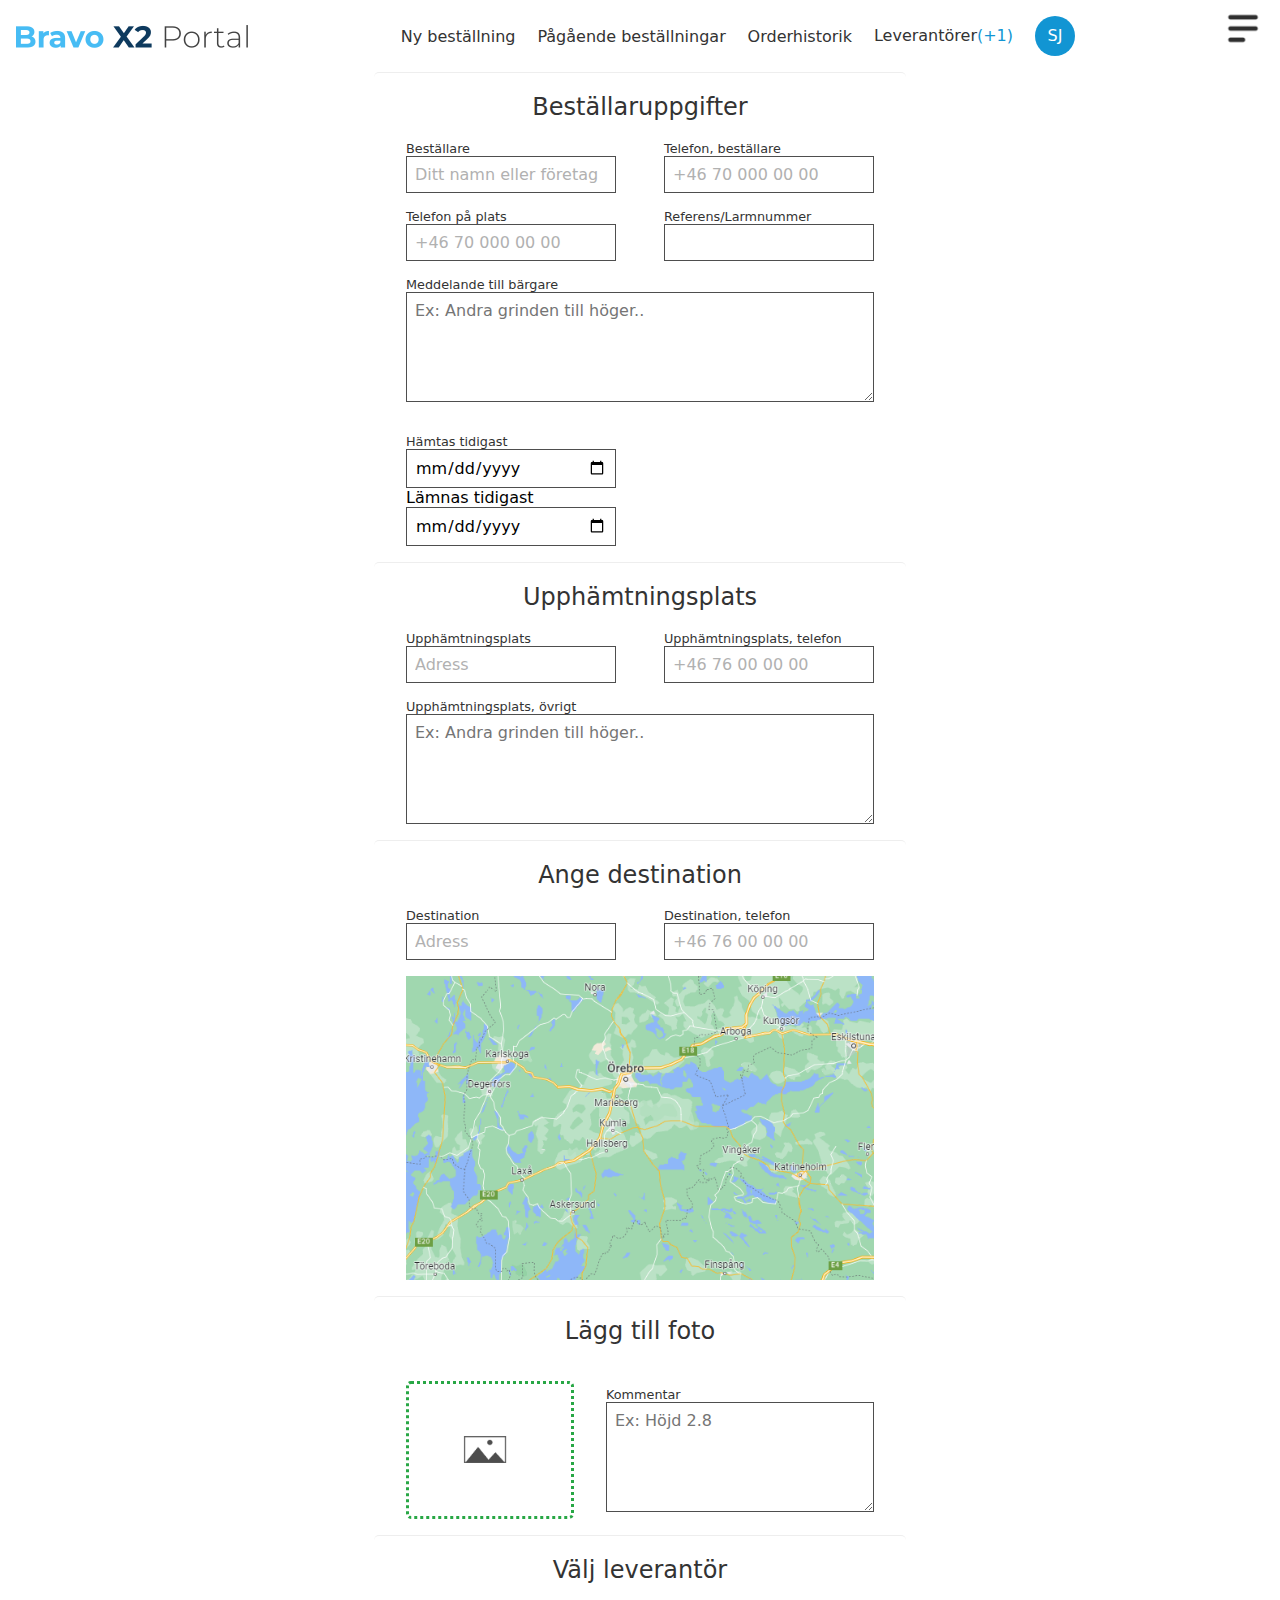
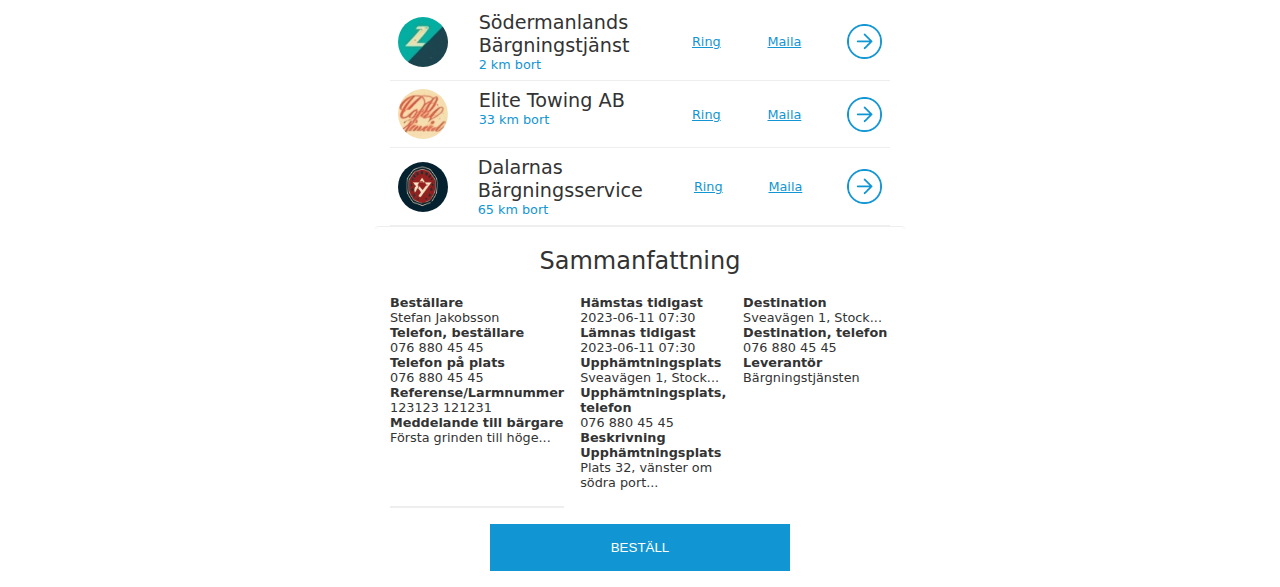
==== commit 5682c9a7: "s" ====
--- a/index.html
+++ b/index.html
@@ -11,7 +11,8 @@
     <script  src="loginForm.js" type="module" defer></script>
     <script src="userManager.js" type="module" defer></script>
     <script src="associateManager.js" type="module" defer></script>
-    
+    <script src="mobileMenu.js" type="module" defer></script>
+    <script src="orderStepNav.js" type="module" defer></script>
 </head>
 <body>
 
@@ -19,6 +20,7 @@
 
     <div class="top__nav">
         <img src="img/pagelogo.png" class="page__logo"/>
+        <mobile-menu></mobile-menu>
         <nav class="main__nav">
             <a href="#" onClick="
             document.getElementById('current-order').style.display = 'none'
@@ -27,7 +29,7 @@
             document.getElementById('login-form').style.display = 'none'
             document.getElementById('place-order').style.display = 'block'
             "> Ny beställning</a>
-
+            
             <a href="#" onClick="
             document.getElementById('place-order').style.display = 'none'
             document.getElementById('user-manager').style.display = 'none'
@@ -43,8 +45,8 @@
             document.getElementById('login-form').style.display = 'none'
             document.getElementById('current-order').style.display = 'block'
             "> Orderhistorik</a>
-
-
+            
+            
             <a href="#" onClick="
             document.getElementById('place-order').style.display = 'none'
             document.getElementById('user-manager').style.display = 'none'
@@ -53,7 +55,8 @@
             document.getElementById('current-order').style.display = 'none'
             "
             class="nav__notification">Leverantörer</a>
-           
+            
+          
         </nav>
         <div class="user__nav">
             <div onClick="document.getElementById('user-nav-dropdown').classList.toggle('show')" class="user__icon">SJ</div>
@@ -64,12 +67,12 @@
                 <a href="#"> Dina uppgifter</a>
                 <a href="#"
                 onClick="
-                    document.getElementById('place-order').style.display = 'none'
-                    document.getElementById('user-manager').style.display = 'block'
-                    document.getElementById('associate-manager').style.display = 'none'
-                    document.getElementById('login-form').style.display = 'none'
-                    document.getElementById('current-order').style.display = 'none'
-            "
+                document.getElementById('place-order').style.display = 'none'
+                document.getElementById('user-manager').style.display = 'block'
+                document.getElementById('associate-manager').style.display = 'none'
+                document.getElementById('login-form').style.display = 'none'
+                document.getElementById('current-order').style.display = 'none'
+                "
                 > Användare</a>
                 <hr>
                 <a href="#"> Support</a>
@@ -80,21 +83,22 @@
                     document.getElementById('associate-manager').style.display = 'none'
                     document.getElementById('login-form').style.display = 'block'
                     document.getElementById('current-order').style.display = 'none'
-            "
+                    "
                 > Logga ut</a>
             </div>
         </div>
+        <img src="img/mobilemenu.png" class="mobile__menu__hamburger__icon" href="#" onClick="document.getElementById('mobile-menu').showModal()">
     </div>
+    
 
-
-    <current-order id="current-order" style="display:block"></current-order>
-    <place-order id="place-order" style="display:none"></place-order>
+    <current-order id="current-order" style="display:none"></current-order>
+    <place-order id="place-order" style="display:block"></place-order>
     <login-form  id="login-form" style="display:none"></login-form>
     <user-manager id="user-manager" style="display:none"></user-manager>
     <associate-manager id="associate-manager" style="display:none"></associate-manager>
-
-   
-
+    
+    
+    
 
    
 
--- a/style.css
+++ b/style.css
@@ -1,15 +1,16 @@
 body {
     margin: 0;
-    /* background: gray; */
-    min-width: 32   0px;
+
+    min-width: 370px;
 }
 
 :root {
     --bx2-gray: #333333;
-    --bx2-blue: #007bff;
+    /* --bx2-blue: #007bff; */
+    --bx2-blue: rgb(18 149 211) ;
     --bx2-green: #28a745;
     --bx2-lightgray: #eeeeee;
-    --bx2-lightgray2: #cecece;
+    --bx2-lightgray2: #4e4e4e;
     --bx2-red: #dc3545;
     --bx2-yellow: #ffc107;
     --bx2-orange: #fd7e14;
@@ -20,6 +21,10 @@
     display: flex;
     /* justify-content: space-between; */
     background-color: white;
+    position: sticky;
+    top: 0px;
+    z-index: 999;
+    
 }
 
 .page__logo {
@@ -27,6 +32,13 @@
   height: 23px;
   margin: auto 0;
   padding: 1rem;
+}
+
+@media(max-width: 500px){
+  .page__logo {
+
+    height: 19px;
+  }
 }
 
 .main__nav {
@@ -71,6 +83,26 @@
     line-height: 2px;
     
 }
+
+@media(max-width: 500px) {
+  .user__icon {
+   display: none;
+  }
+
+  .mobile__menu__hamburger__icon {
+    display:block;
+  }
+
+}
+
+.mobile__menu__hamburger__icon {
+  height: 45px;
+  width: auto;
+  margin-left: auto;
+  padding: 0.4rem 1rem;
+}
+
+
 
 .user__nav__dropdown {
     position: absolute;
@@ -149,6 +181,8 @@
     display: flex;
     flex-direction: column;
     width: 100%;
+    padding: 1rem;
+    box-sizing: border-box;
     justify-content: center;
     align-items: center;
 }
@@ -159,27 +193,47 @@
 
 
 .current__orders__list {
-      margin: 0 auto;
-      min-width: 700px;
+    margin: 0 auto;
+    width: min(700px, 100%);
     flex-direction: column;
     font-size: 1rem;
   }
+
+  /* @media(max-width: 700px){
+    .current__orders__list {
+      min-width: 100%;
+    }
+  } */
   
   .orders__row {
     cursor: pointer;
     margin: 0 .5rem;
     display: grid;
-    grid-template-columns: auto 1fr 1fr  auto;
+    grid-template-columns: auto 1fr 1fr  1fr;
     grid-template-rows: auto auto auto;
     grid-template-areas:
       "usericon   title   status   arrow"
       "usericon   id      status      arrow"
       "usericon   type    status  arrow";
     gap: 5px;
-    padding: 1rem;
-    align-items: center;
-    padding: 1rem 1rem;
+    padding: 1rem 0;
+    align-items: center;
+    
     border-bottom: 1px solid var(--bx2-lightgray);
+  }
+
+  @media(max-width: 500px){
+    .orders__row {
+      padding: .5rem;
+      grid-template-columns: 60px 1fr 60px ; 
+
+      grid-template-areas:
+        "usericon   title     title"
+        "usericon       title      title"
+        "usericon       id       arrow"
+        "usericon       type       arrow"
+        "usericon status status";
+    }
   }
 
   .orders__row:hover {
@@ -196,6 +250,7 @@
     margin-right: 1rem;
     height: 50px;
     object-fit: cover;
+    grid-row-start: 1;
   }
   
 
@@ -229,11 +284,17 @@
     justify-self: center;
     align-self: center;
 }
+@media(max-width: 500px){
+  .order__row__status {
+    justify-self: start;
+  }
+}
 
   .order__row__arrow {
     grid-area: arrow;
     width: 40px;
     height: 40px;
+    justify-self: end;
   }
 
   .ongoing {
@@ -257,9 +318,7 @@
   }
   
   dialog.order__row__details {
-    width: 100%;
-    max-width: 700px;
-    
+    width: min(700px, 100%);
   }
   
   .row__details__heading {
@@ -360,8 +419,8 @@
     /* border-bottom: 1px solid var(--bx2-lightgray); */
     border-top: 1px solid var(--bx2-lightgray);
     
-    padding: 1rem;
-    margin-bottom: 3rem;
+    padding: 0 1rem;
+    /* margin-bottom: 3rem; */
   }
 
   button.button__next__step {
@@ -395,9 +454,22 @@
   .form__group {
     display: flex;
     flex-direction: column;
+    position: relative;
+    padding:0  1rem;
     
-    padding:0  1rem;
-  }
+  }
+
+  .form__group input[type="text"], .form__group textarea, .form__group input[type="date"] {
+    border-radius: 0px;
+     outline: none;
+  
+   }
+
+  .form__group input[type="text"]:focus, .form__group textarea:focus{
+
+     outline: none;
+     border-color: var(--bx2-blue);
+   }
 
   label {
     font-size: 0.8rem;
@@ -413,6 +485,12 @@
     width: 100%;
     font-family: system-ui, -apple-system, BlinkMacSystemFont, 'Segoe UI', Roboto, Oxygen, Ubuntu, Cantarell, 'Open Sans', 'Helvetica Neue', sans-serif;
     
+  }
+
+  input[type="text"]::placeholder {
+    color: rgb(177, 177, 177);
+   
+   
   }
 
   textarea {
@@ -580,6 +658,28 @@
     align-self: start;
   }
 
+  .form__step__header {
+    display: flex;
+    justify-content: center;
+    align-items: center;
+    padding: 1rem;
+    border-bottom: 1px solid var(--bx2-lightgray);
+  }
+
+  .form__step__number {
+    background-color: var(--bx2-blue);
+    color: white;
+    padding: .7rem;
+    height: 15px;
+    display: flex;
+    margin-right: .5rem;
+    font-size: 1.2rem;
+    justify-content: center;
+    align-items: center;
+    width: 15px;
+    border-radius: 50%;
+  }
+
   @media (max-width: 500px) {
     .form__step {
      display: none;
@@ -749,7 +849,10 @@
   padding: .2rem .5rem;
   font-family: system-ui, -apple-system, BlinkMacSystemFont, 'Segoe UI', Roboto, Oxygen, Ubuntu, Cantarell, 'Open Sans', 'Helvetica Neue', sans-serif;
   color: var(--bx2-gray);
-}
+  
+}
+
+
 
 .form__field__group {
   display: flex;
@@ -1104,4 +1207,123 @@
 
 p, h1, h2, h3 {
   color: var(--bx2-gray)
-}+}
+
+#mobile-menu {
+  max-width: 100%;
+  max-height: 100%;
+  height: 100%;
+  width: 100%;
+  padding: 1rem;
+  margin: 0;
+  box-sizing: border-box;
+
+}
+
+.mobile__menu__icon {
+  width: 180px;
+  height: auto;
+}
+
+.mobile__menu__top {
+  display: flex;
+  flex-direction: row;
+  justify-content: space-between;
+  align-items: center;
+  padding: 0;
+  margin-bottom: 1rem;
+
+}
+
+.mobile__menu__close {
+  width: 30px;
+  height: auto;
+
+}
+
+.mobile__info__name {
+  font-size: 1rem;
+  font-weight: 500;
+  margin: 0;
+  padding: 0;
+  color: var(--bx2-blue);
+}
+
+.user__info {
+  margin: 1rem 0;
+  text-align: center;
+}
+
+.mobile__info__usertype {
+  font-size: 1rem;
+  font-weight: 400;
+  margin: 0;
+  padding: 0;
+  color: var(--bx2-gray);
+}
+
+.mobile__menu__nav {
+  margin-top: 20px;
+  margin-bottom: 20px;
+  color: var(--bx2-gray);
+}
+
+.nav__row {
+  margin-top: 10px;
+  margin-bottom: 10px;
+  font-size: 1.5em;
+  font-weight: 400;
+  color: var(--bx2-gray);
+}
+
+.nav__row:hover {
+  color: var(--bx2-blue);
+}
+
+hr {
+  border: 1px solid var(--bx2-lightgray);
+  margin: 0;
+  padding: 0;
+}
+
+
+
+
+/* 
+<dialog id="mobile-menu">
+    <img src="img/pagelogo.png" class="mobile__menu__icon">
+    <img src="icons/red/delete.png" class="mobile__menu__close">
+    <div class="user__info">
+        <div class="user__info__name"> Stefan Jakobsson</div>
+        <div class="user__info__usertype">Administratör</div>
+    </div>
+
+
+    <div class="mobile__menu__nav">
+        <div class="nav__row">Ny beställning</div>
+        <div class="nav__row">Pågående beställningar</div>
+        <div class="nav__row">Ordershitorik</div>
+        <div class="nav__row">Leverantörer</div>
+        <hr>
+        <div class="nav__row">Dina uppgifter</div>
+        <div class="nav__row">Användare</div>
+        <hr>
+        <div class="nav__row">Support</div>
+        <div class="nav__row">Logga ut</div>
+    </div>
+</dialog> */
+
+.form__icon {
+  background-size: 15px !important;
+  background-repeat: no-repeat !important;
+  background-position: 9px center !important;
+  padding-left: 30px !important;
+}
+
+.textarea__icon {
+  background-size: 18px !important;
+  background-repeat: no-repeat !important;
+  background-position: 9px 11px !important;
+  padding-left: 30px !important;
+}
+
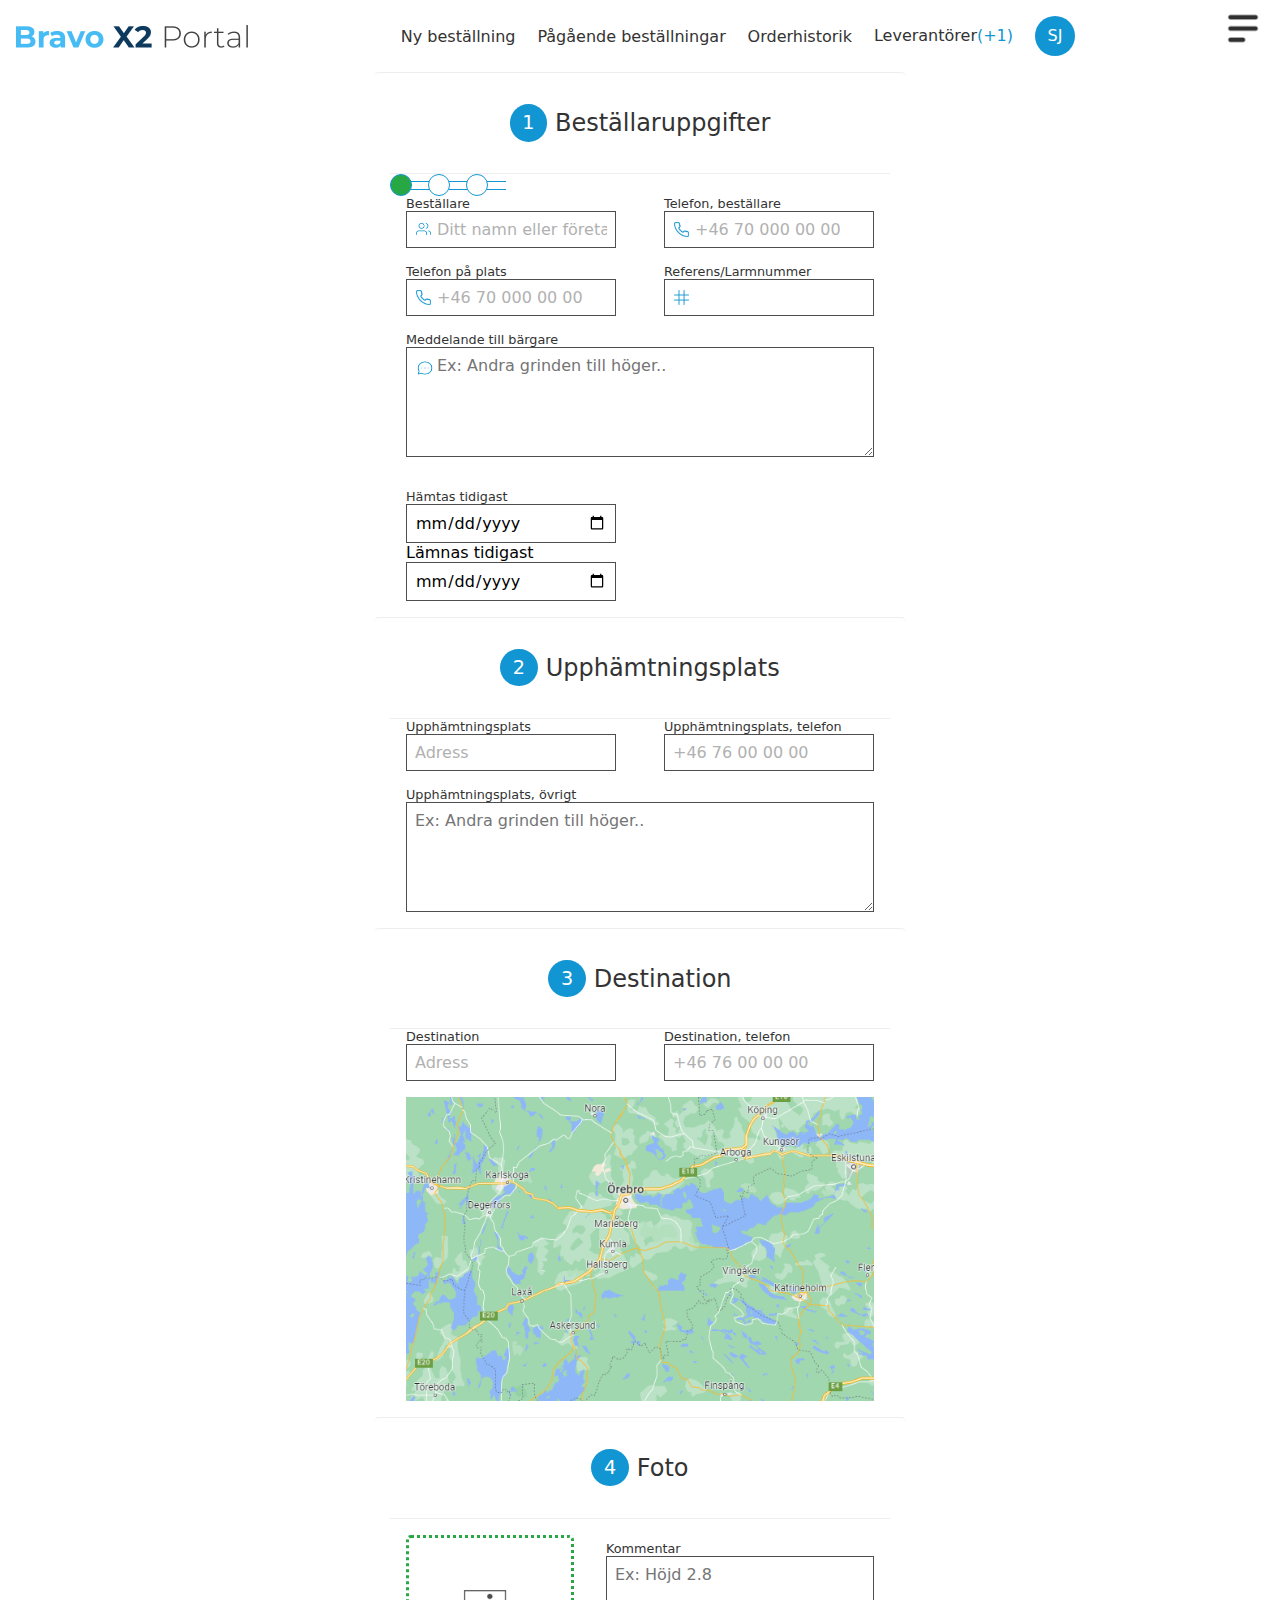
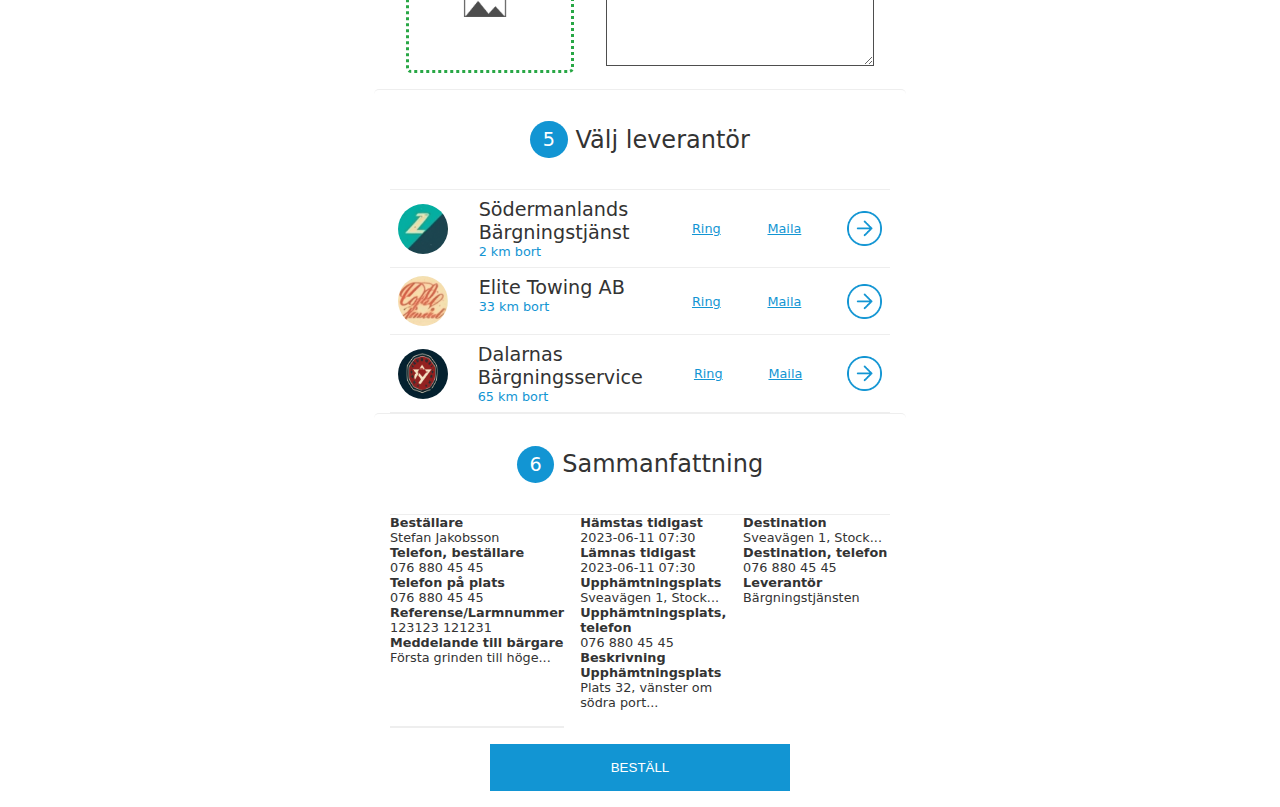
==== commit b8153f4e: "stepmarker" ====
--- a/index.html
+++ b/index.html
@@ -6,13 +6,13 @@
     <meta name="viewport" content="width=device-width, initial-scale=1.0">
     <title>BX2 - Client portal</title>
     <link rel="stylesheet" href="style.css">
-    <script  src="script.js" type="module" defer></script>
-    <script  src="placeOrder.js" type="module" defer></script>
-    <script  src="loginForm.js" type="module" defer></script>
-    <script src="userManager.js" type="module" defer></script>
-    <script src="associateManager.js" type="module" defer></script>
-    <script src="mobileMenu.js" type="module" defer></script>
-    <script src="orderStepNav.js" type="module" defer></script>
+    <script  src="js/currentOrder.js" type="module" defer></script>
+    <script  src="js/placeOrder.js" type="module" defer></script>
+    <script  src="js/loginForm.js" type="module" defer></script>
+    <script src="js/userManager.js" type="module" defer></script>
+    <script src="js/associateManager.js" type="module" defer></script>
+    <script src="js/mobileMenu.js" type="module" defer></script>
+    <script src="js/orderStepNav.js" type="module" defer></script>
 </head>
 <body>
 
--- a/style.css
+++ b/style.css
@@ -1327,3 +1327,37 @@
   padding-left: 30px !important;
 }
 
+.step__nav__wrapper {
+  display: flex; 
+  position: relative;
+}
+
+.step__nav__marker {
+     width: 20px;
+    height: 20px;
+    border-radius: 50%;
+    /* background-color: var(--bx2-blue); */
+    margin-right: 1rem;
+    border: 1px solid var(--bx2-blue);
+    background-color: white;
+    z-index: 999;
+}
+
+
+.step__nav__marker::after {
+   content: "";
+    display: block;
+    position: relative;
+    left: 20px;
+    top: 6px;
+    width: 19px;
+    height: 7px;
+    z-index: 100;
+    /* background-color: white; */
+    border: 1px solid var(--bx2-blue);
+    border-right: none;
+    border-left: none;
+}
+.marker__current {
+  background-color: var(--bx2-green);
+}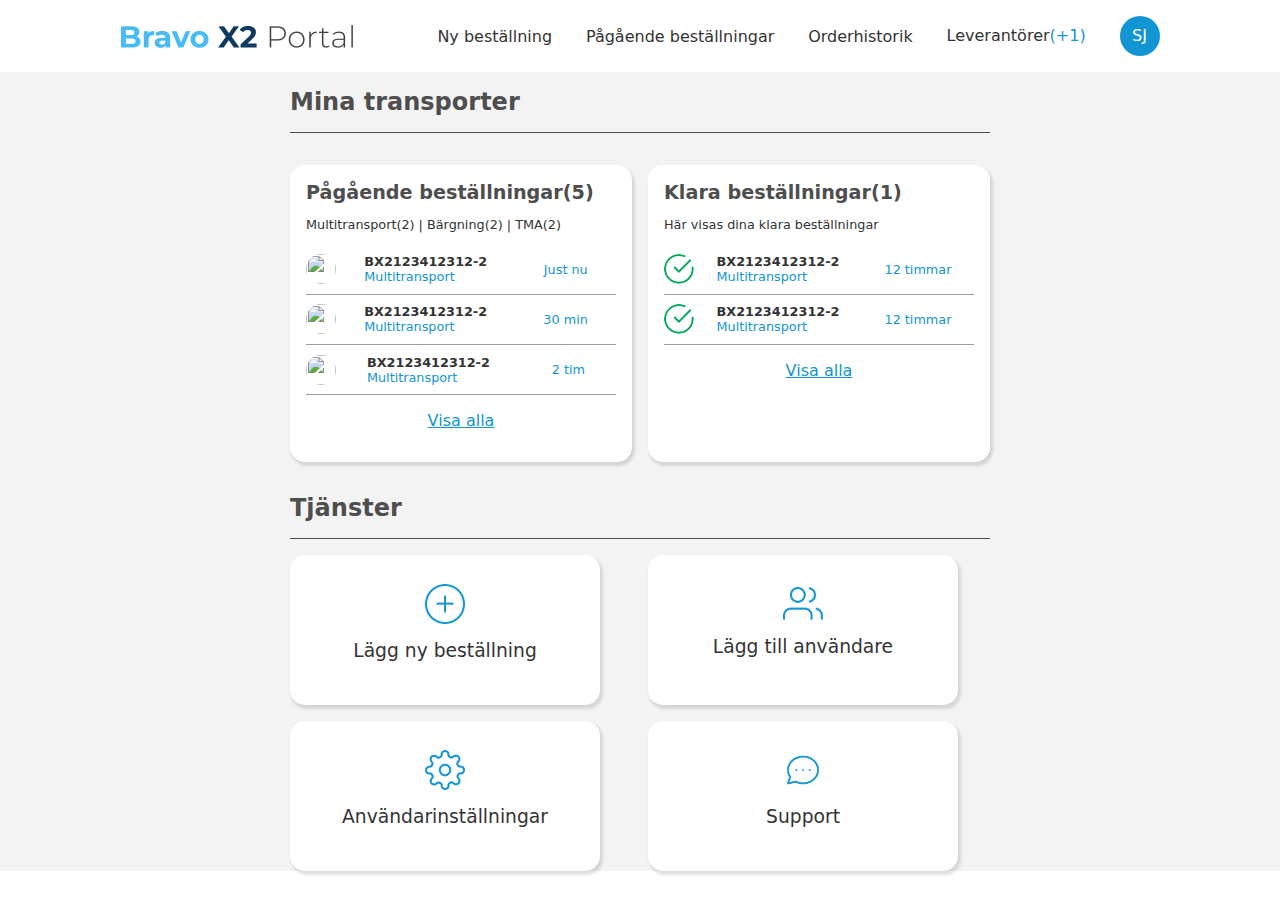
==== commit c2408c68: "landingpage" ====
--- a/index.html
+++ b/index.html
@@ -6,6 +6,7 @@
     <meta name="viewport" content="width=device-width, initial-scale=1.0">
     <title>BX2 - Client portal</title>
     <link rel="stylesheet" href="style.css">
+    <script src="js/eventListerners.js" type="module" defer></script>
     <script  src="js/currentOrder.js" type="module" defer></script>
     <script  src="js/placeOrder.js" type="module" defer></script>
     <script  src="js/loginForm.js" type="module" defer></script>
@@ -13,14 +14,18 @@
     <script src="js/associateManager.js" type="module" defer></script>
     <script src="js/mobileMenu.js" type="module" defer></script>
     <script src="js/orderStepNav.js" type="module" defer></script>
+    <script src="js/landingPage.js" type="module" defer></script>
+ 
 </head>
 <body>
 
 
 
     <div class="top__nav">
-        <img src="img/pagelogo.png" class="page__logo"/>
+        <img src="img/pagelogo.png" class="page__logo" id="home-logo"/>
+        
         <mobile-menu></mobile-menu>
+        
         <nav class="main__nav">
             <a href="#" onClick="
             document.getElementById('current-order').style.display = 'none'
@@ -28,6 +33,7 @@
             document.getElementById('associate-manager').style.display = 'none'
             document.getElementById('login-form').style.display = 'none'
             document.getElementById('place-order').style.display = 'block'
+            document.getElementById('landing-page').style.display = 'none'
             "> Ny beställning</a>
             
             <a href="#" onClick="
@@ -36,6 +42,7 @@
             document.getElementById('associate-manager').style.display = 'none'
             document.getElementById('login-form').style.display = 'none'
             document.getElementById('current-order').style.display = 'block'
+            document.getElementById('landing-page').style.display = 'none'
             "> Pågående beställningar</a>
             
             <a href="#" onClick="
@@ -44,6 +51,7 @@
             document.getElementById('associate-manager').style.display = 'none'
             document.getElementById('login-form').style.display = 'none'
             document.getElementById('current-order').style.display = 'block'
+            document.getElementById('landing-page').style.display = 'none'
             "> Orderhistorik</a>
             
             
@@ -53,6 +61,7 @@
             document.getElementById('associate-manager').style.display = 'block'
             document.getElementById('login-form').style.display = 'none'
             document.getElementById('current-order').style.display = 'none'
+            document.getElementById('landing-page').style.display = 'none'
             "
             class="nav__notification">Leverantörer</a>
             
@@ -72,6 +81,7 @@
                 document.getElementById('associate-manager').style.display = 'none'
                 document.getElementById('login-form').style.display = 'none'
                 document.getElementById('current-order').style.display = 'none'
+                document.getElementById('landing-page').style.display = 'none'
                 "
                 > Användare</a>
                 <hr>
@@ -83,6 +93,7 @@
                     document.getElementById('associate-manager').style.display = 'none'
                     document.getElementById('login-form').style.display = 'block'
                     document.getElementById('current-order').style.display = 'none'
+                    document.getElementById('landing-page').style.display = 'none'
                     "
                 > Logga ut</a>
             </div>
@@ -92,10 +103,11 @@
     
 
     <current-order id="current-order" style="display:none"></current-order>
-    <place-order id="place-order" style="display:block"></place-order>
+    <place-order id="place-order" style="display:none"></place-order>
     <login-form  id="login-form" style="display:none"></login-form>
     <user-manager id="user-manager" style="display:none"></user-manager>
     <associate-manager id="associate-manager" style="display:none"></associate-manager>
+    <landing-page id="landing-page" style="display:block"></landing-page>
     
     
     
--- a/style.css
+++ b/style.css
@@ -14,6 +14,7 @@
     --bx2-red: #dc3545;
     --bx2-yellow: #ffc107;
     --bx2-orange: #fd7e14;
+    --bx2-lightgray3: #9d9d9d;
     font-family: system-ui, -apple-system, BlinkMacSystemFont, 'Segoe UI', Roboto, Oxygen, Ubuntu, Cantarell, 'Open Sans', 'Helvetica Neue', sans-serif;
 }
 
@@ -24,6 +25,8 @@
     position: sticky;
     top: 0px;
     z-index: 999;
+    max-width: 1071px;
+    margin: 0 auto;
     
 }
 
@@ -36,7 +39,6 @@
 
 @media(max-width: 500px){
   .page__logo {
-
     height: 19px;
   }
 }
@@ -45,7 +47,8 @@
     display: flex;
     justify-content: space-evenly;
     align-items: center;
-    width: 50%;
+    width: 100%;
+    max-width: 700px;
  
     margin-left: auto;
 }
@@ -96,13 +99,12 @@
 }
 
 .mobile__menu__hamburger__icon {
+  display: none;
   height: 45px;
   width: auto;
   margin-left: auto;
   padding: 0.4rem 1rem;
 }
-
-
 
 .user__nav__dropdown {
     position: absolute;
@@ -410,7 +412,7 @@
   /* Ny beställning */
 
   .form__step {
-    max-width: 500px;
+    max-width: 700px;
     margin: 0 auto;
     /* box-shadow: 6px 5px 11px #afafafc9; */
     border-radius: 5px;
@@ -460,7 +462,7 @@
   }
 
   .form__group input[type="text"], .form__group textarea, .form__group input[type="date"] {
-    border-radius: 0px;
+    border-radius: 5px;
      outline: none;
   
    }
@@ -477,8 +479,8 @@
   }
 
   input[type="text"], textarea, input[type="date"] {
-    border: 1px solid var(--bx2-lightgray2);
-    border-radius: 5px;
+    border: 1px solid var(--bx2-lightgray3);
+    border-radius: 10px;
     padding: .5rem;
     font-size: 1rem;
     box-sizing: border-box;
@@ -680,11 +682,28 @@
     border-radius: 50%;
   }
 
-  @media (max-width: 500px) {
+  @media (max-width: 850px){
+    .main__nav {
+      display: none;
+    }
+
+    .mobile__menu__hamburger__icon {
+      display: block;
+    }
+
+    .user__icon {
+      display: none;
+    }
+    
+  }
+
+  @media (max-width: 600px) {
     .form__step {
      display: none;
      box-shadow: none;
     }
+
+    
     #form-step-1 {
       display: block ;
     }
@@ -712,9 +731,7 @@
       display: block;
     }
 
-    .main__nav {
-      display: none;
-    }
+
 
   }
 
@@ -1063,13 +1080,14 @@
 /* Associate manager */
 
 .associate__manager__wrapper {
-  max-width: 700px;
+
   margin: 0 auto;
   padding: 1rem;
   color: var(--bx2-gray);
 }
 
 .associate__list {
+  max-width: 700px;
   box-shadow: 2px 3px 3px 1px rgb(0 0 0 / 12%);
   margin-bottom: 1rem;
   border-radius: 5px;
@@ -1360,4 +1378,174 @@
 }
 .marker__current {
   background-color: var(--bx2-green);
+}
+
+
+.landingpage__grid {
+  display: grid;
+  grid-template-columns: 1fr 1fr;
+  grid-template-rows: 1fr;
+
+  grid-gap: 1rem;
+  margin: 0;
+  padding: 0;
+  max-width: 700px;
+  margin: 0 auto;
+
+  margin-bottom: 1rem;
+  width: 100%;
+  height: 100%;
+  box-sizing: border-box;
+}
+
+
+
+
+/* static classes */
+
+.content__background {
+  background-color: #f3f3f3;
+  padding-top: 1rem;
+}
+
+.content__frame {
+  border-radius: 15px;
+  background-color: white;
+  padding:1rem;
+  margin: 1rem auto;
+  box-shadow: 2px 3px 3px 1px rgb(0 0 0 / 12%);
+}
+
+@media(max-width:500px){
+  .content__frame {
+    margin: 1rem;
+  }
+}
+
+/* Landingpage */
+
+
+
+
+
+.page__heading {
+  border-bottom: 1px solid var(--bx2-lightgray2);
+  color: var(--bx2-lightgray2);
+  max-width: 700px;
+  margin: 0 auto;
+  padding-bottom: 1rem;
+  margin-bottom: 1rem;
+}
+
+
+
+
+
+.landingpage__current, .landingpage__history {
+  width: calc(100% - 2rem);
+}
+
+.landingpage__order__row {
+  display: grid;
+
+  grid-template-areas: 
+  "logo unit unit time"
+  "logo type type time";
+  border-bottom: 1px solid var(--bx2-lightgray3);
+  padding: .6rem 0;
+}
+
+.landingpage__order__row__icon {
+  grid-area: logo;
+  height: 30px;
+  width: 30px;
+  border-radius: 50%;
+  margin: 0px;
+  align-self: center;
+  padding: 0px;
+}
+
+.landingpage__order__row__type {
+  grid-area: type;
+  color: var(--bx2-blue);
+  font-size: .8rem;
+  margin: 0px;
+  padding: 0px;
+}
+
+.landingpage__order__row__unit {
+  grid-area: unit;
+  color: var(--bx2-gray);
+  font-weight: 600;
+  font-size: .8rem;
+  margin: 0px;
+  padding: 0px;
+}
+
+
+.landingpage__order__row__time {
+  grid-area: time;
+  color: var(--bx2-blue);
+  font-size: .8rem;
+  align-self: center;
+  margin: 0px;
+}
+
+.landingpage__order__list__message {
+  font-size: .8rem;
+}
+
+.landingpage__order__list__showall {
+  color: var(--bx2-blue);
+  text-decoration: underline;
+  text-align: center;
+}
+
+.landingpage__current__title {
+  color: var(--bx2-lightgray2);
+  font-size: 1.2rem;
+  font-weight: 600;
+  margin: 0;
+}
+
+.landingpage__generic {
+  width: calc(100% - 2rem);
+  display: flex;
+  flex-flow: column;
+  box-sizing: border-box;
+  margin: 0;
+  justify-content: center;
+  align-items: center;
+ 
+  min-height: 150px;
+}
+
+.landingpage__generic__icon {
+  width: 40px;
+  height: auto;
+}
+
+.landingpage__generic__heading {
+  margin: 1rem 0;
+  color: var(--bx2-gray);
+  font-weight: 500;
+}
+
+@media(max-width: 500px){
+  .landingpage__grid {
+    grid-template-columns: 1fr;
+  }
+
+  .landingpage__current, .landingpage__history {
+    width: auto;
+  }
+
+  .landingpage__generic {
+    margin: 1rem;
+  }
+
+  .page__heading {
+    margin: 1rem;
+    text-align: center;
+  }
 }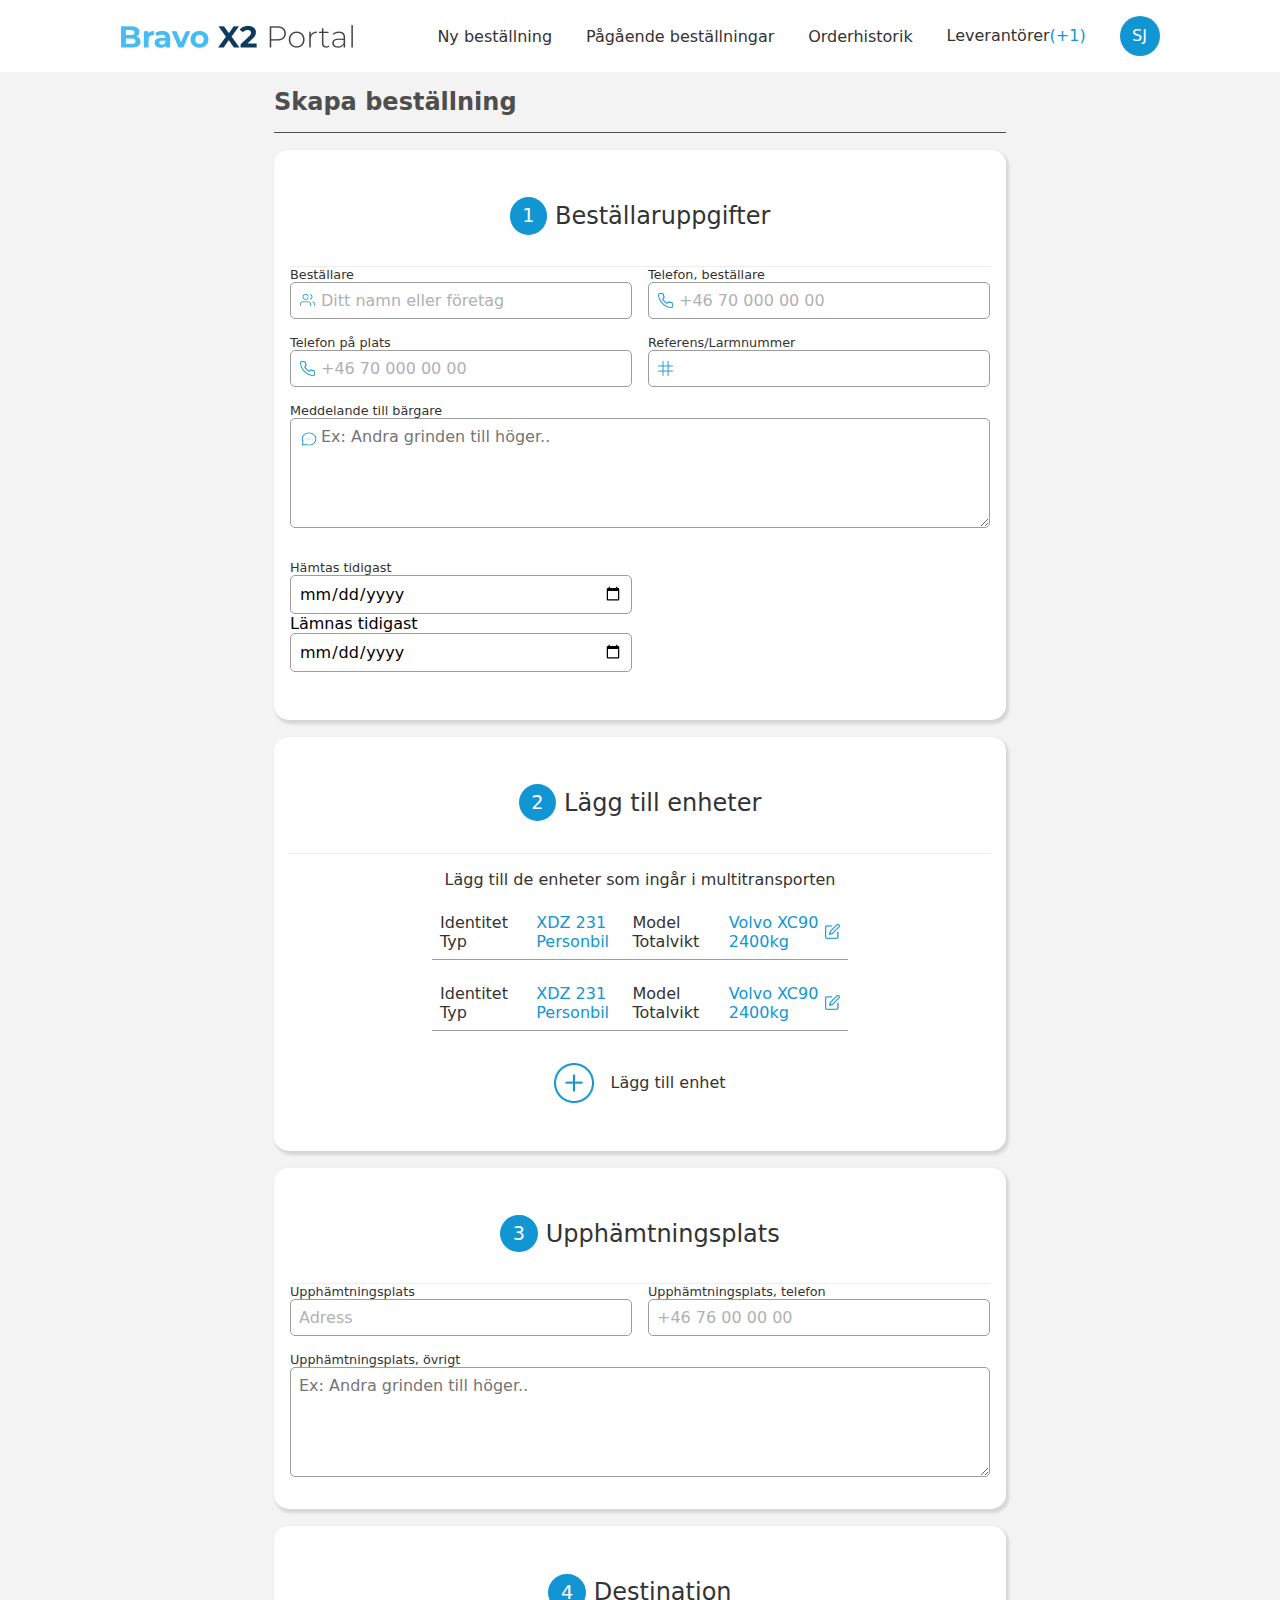
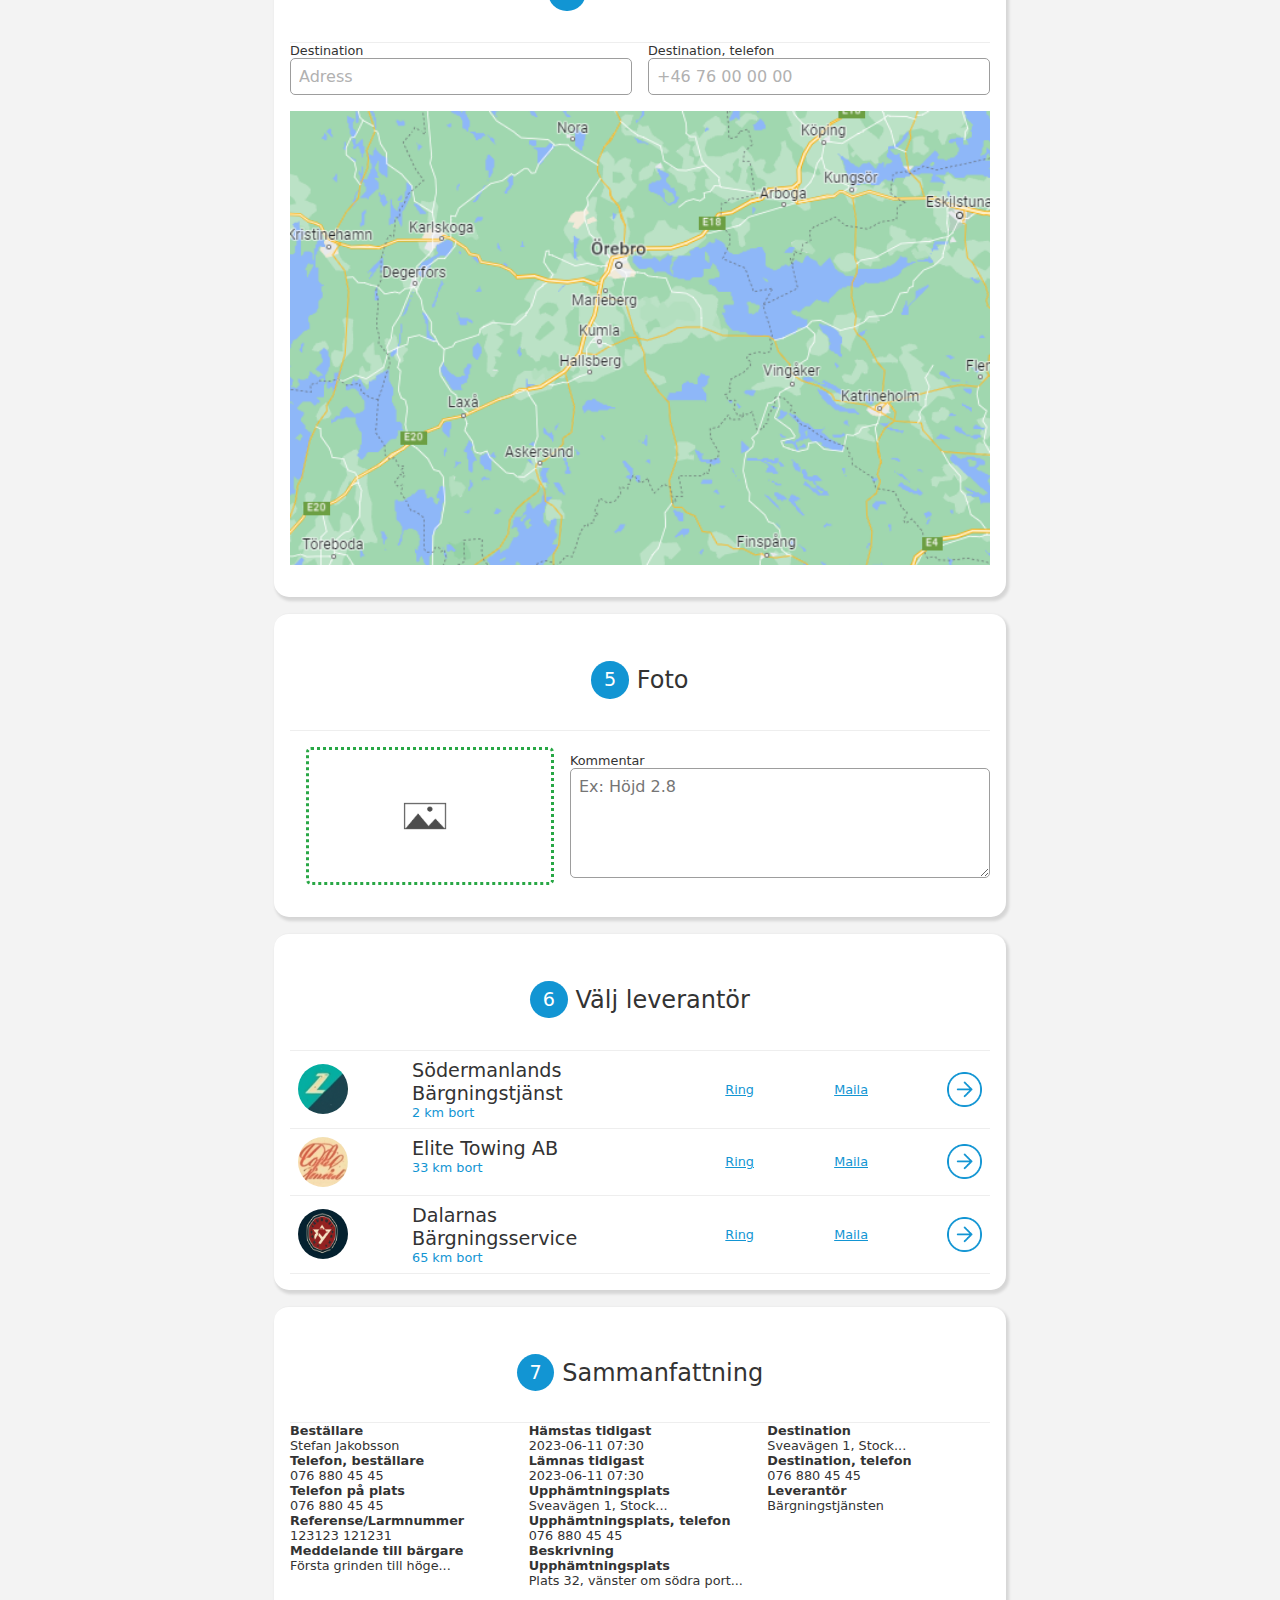
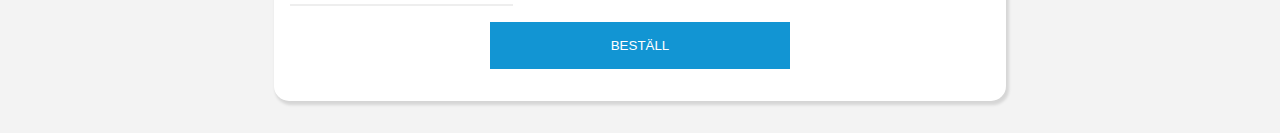
==== commit efa953f7: "units" ====
--- a/index.html
+++ b/index.html
@@ -15,17 +15,19 @@
     <script src="js/mobileMenu.js" type="module" defer></script>
     <script src="js/orderStepNav.js" type="module" defer></script>
     <script src="js/landingPage.js" type="module" defer></script>
+    <script src="js/userSettings.js" type="module" defer></script>
  
 </head>
 <body>
 
 
-
+<div class="top__nav__wrapper">
     <div class="top__nav">
         <img src="img/pagelogo.png" class="page__logo" id="home-logo"/>
         
         <mobile-menu></mobile-menu>
         
+      
         <nav class="main__nav">
             <a href="#" onClick="
             document.getElementById('current-order').style.display = 'none'
@@ -34,6 +36,8 @@
             document.getElementById('login-form').style.display = 'none'
             document.getElementById('place-order').style.display = 'block'
             document.getElementById('landing-page').style.display = 'none'
+            document.getElementById('user-settings').style.display = 'none'
+            document.getElementById('prompt-job-type').showModal()
             "> Ny beställning</a>
             
             <a href="#" onClick="
@@ -43,6 +47,7 @@
             document.getElementById('login-form').style.display = 'none'
             document.getElementById('current-order').style.display = 'block'
             document.getElementById('landing-page').style.display = 'none'
+            document.getElementById('user-settings').style.display = 'none'
             "> Pågående beställningar</a>
             
             <a href="#" onClick="
@@ -52,6 +57,7 @@
             document.getElementById('login-form').style.display = 'none'
             document.getElementById('current-order').style.display = 'block'
             document.getElementById('landing-page').style.display = 'none'
+            document.getElementById('user-settings').style.display = 'none'
             "> Orderhistorik</a>
             
             
@@ -62,18 +68,33 @@
             document.getElementById('login-form').style.display = 'none'
             document.getElementById('current-order').style.display = 'none'
             document.getElementById('landing-page').style.display = 'none'
+            document.getElementById('user-settings').style.display = 'none'
             "
             class="nav__notification">Leverantörer</a>
             
           
         </nav>
+      
+
+
         <div class="user__nav">
             <div onClick="document.getElementById('user-nav-dropdown').classList.toggle('show')" class="user__icon">SJ</div>
             <div id="user-nav-dropdown" class="user__nav__dropdown">
                 <p class="title"> Stefan Jakobsson</p>  
                 <p class="subtitle"> Administratör</p>  
                 <hr>
-                <a href="#"> Dina uppgifter</a>
+                <a href="#"
+                onclick="
+
+                document.getElementById('place-order').style.display = 'none'
+                document.getElementById('user-manager').style.display = 'none'
+                document.getElementById('associate-manager').style.display = 'none'
+                document.getElementById('login-form').style.display = 'none'
+                document.getElementById('current-order').style.display = 'none'
+                document.getElementById('landing-page').style.display = 'none'
+                document.getElementById('user-settings').style.display = 'block'
+                "
+                > Dina uppgifter</a>
                 <a href="#"
                 onClick="
                 document.getElementById('place-order').style.display = 'none'
@@ -82,6 +103,8 @@
                 document.getElementById('login-form').style.display = 'none'
                 document.getElementById('current-order').style.display = 'none'
                 document.getElementById('landing-page').style.display = 'none'
+                document.getElementById('user-settings').style.display = 'none'
+                
                 "
                 > Användare</a>
                 <hr>
@@ -94,20 +117,23 @@
                     document.getElementById('login-form').style.display = 'block'
                     document.getElementById('current-order').style.display = 'none'
                     document.getElementById('landing-page').style.display = 'none'
+                    document.getElementById('user-settings').style.display = 'none'
                     "
                 > Logga ut</a>
             </div>
         </div>
         <img src="img/mobilemenu.png" class="mobile__menu__hamburger__icon" href="#" onClick="document.getElementById('mobile-menu').showModal()">
     </div>
+</div>
     
 
+    <landing-page id="landing-page" style="display:none"></landing-page>
     <current-order id="current-order" style="display:none"></current-order>
-    <place-order id="place-order" style="display:none"></place-order>
+    <place-order id="place-order" style="display:block"></place-order>
     <login-form  id="login-form" style="display:none"></login-form>
     <user-manager id="user-manager" style="display:none"></user-manager>
     <associate-manager id="associate-manager" style="display:none"></associate-manager>
-    <landing-page id="landing-page" style="display:block"></landing-page>
+    <user-settings id="user-settings" style="display:none"></user-settings>
     
     
     
--- a/style.css
+++ b/style.css
@@ -451,13 +451,14 @@
       "col1 col2";
     gap: 1rem;
     align-items: center;
+    margin-bottom: 1rem;
   }
 
   .form__group {
     display: flex;
     flex-direction: column;
     position: relative;
-    padding:0  1rem;
+    /* padding:0  1rem; */
     
   }
 
@@ -960,11 +961,11 @@
       
 </div> */
 
-.user__settings__wrapper {
+/* .user__settings__wrapper {
   max-width: 700px;
   margin: 0 auto;
   padding: 1rem;
-}
+} */
 
 .user__settings__wrapper h2 {
   font-size: 1.5rem;
@@ -1405,7 +1406,7 @@
 
 .content__background {
   background-color: #f3f3f3;
-  padding-top: 1rem;
+  padding: 1rem 0;
 }
 
 .content__frame {
@@ -1413,10 +1414,11 @@
   background-color: white;
   padding:1rem;
   margin: 1rem auto;
+  max-width: 700px;
   box-shadow: 2px 3px 3px 1px rgb(0 0 0 / 12%);
 }
 
-@media(max-width:500px){
+@media(max-width:740px){
   .content__frame {
     margin: 1rem;
   }
@@ -1431,7 +1433,7 @@
 .page__heading {
   border-bottom: 1px solid var(--bx2-lightgray2);
   color: var(--bx2-lightgray2);
-  max-width: 700px;
+  max-width: calc(700px + 2rem);
   margin: 0 auto;
   padding-bottom: 1rem;
   margin-bottom: 1rem;
@@ -1548,4 +1550,217 @@
     margin: 1rem;
     text-align: center;
   }
+}
+
+/* //Settings */
+
+h3.settings__header {
+  margin: 0;
+  margin-bottom: 1rem;
+  color: var(--bx2-gray);
+  text-align: center;
+}
+
+.company__infobox {
+  display: flex;
+  align-items: center;
+}
+
+.company__logo {
+  display: flex;
+  flex-flow: column;
+  justify-content: center;
+  align-items: center;
+  
+}
+
+img.company__infobox__icon {
+  height: 54px;
+}
+
+.company__infobox__content {
+  margin-left: 1rem;
+  max-width: 60ch;
+}
+
+.company__logo__file {
+  display: none;
+}
+
+.trigger__file__upload {
+  color: var(--bx2-blue);
+  margin: 0;
+}
+
+p.company__logo__maxsize {
+  margin: 0;
+  padding: 0;
+  font-size: 0.8rem;
+}
+
+.save__button {
+  padding: 1rem;
+  background-color: var(--bx2-blue);
+  color: white;
+  text-align: center;
+  max-width: 300px;
+  border-radius: 6px;
+  margin: 1rem auto;
+  /* position: sticky; */
+  /* bottom: 11px; */
+}
+
+/* jobpicker */
+
+dialog.prompt__job__type {
+  background-color: #f3f3f3;
+}
+
+.job__type__options {
+  display: flex;
+}
+
+img.job__type__icon {
+  height: 30px;
+  margin: 1rem;
+}
+
+.job__type__row {
+  display: flex;
+  flex-flow: column;
+  justify-content: center;
+  margin: 0.5rem;
+  min-width: 105px;
+  align-items: center;
+  padding: 1rem;
+}
+
+@media(max-width: 500px){
+  .job__type__options {
+    flex-flow: column;
+  }
+
+  dialog.prompt__job__type {
+
+    width: 100%;
+}
+}
+
+
+/* Enheter order */
+
+p.form__step__description {
+  text-align: center;
+}
+
+.form__step__unit__row {
+  display: grid;
+  grid-template-columns: 1fr 1fr 1fr 1fr;
+  grid-template-rows: 1fr 1fr;
+  grid-template-areas: 
+  "id   idValue   model modelValue edit"
+  "type typeValue weight weightValue edit"
+  ;
+  border-bottom: 1px solid var(--bx2-lightgray3);
+  max-width: 400px;
+  margin: 1rem auto;
+  padding: 0.5rem;
+}
+
+.form__step__unit__id__taxonomy {
+  grid-area: id;
+  color: var(--bx2-gray);
+  font-weight: 500;
+  margin: 0px;
+  padding: 0px;
+}
+
+.form__step__unit__id__value {
+  grid-area: idValue;
+  color: var(--bx2-blue);
+  margin: 0px;
+  padding: 0px;
+}
+
+.form__step__unit__model__taxonomy {
+  grid-area: model;
+  color: var(--bx2-gray);
+  font-weight: 500;
+  margin: 0px;
+  padding: 0px;
+}
+
+.form__step__unit__model__value {
+  grid-area: modelValue;
+  color: var(--bx2-blue);
+  margin: 0px;
+  padding: 0px;
+}
+
+.form__step__unit__type__taxonomy {
+  grid-area: type;
+  color: var(--bx2-gray);
+  font-weight: 500;
+  margin: 0px;
+  padding: 0px;
+}
+
+.form__step__unit__type__value {
+  grid-area: typeValue;
+  color: var(--bx2-blue);
+ 
+  margin: 0px;
+  padding: 0px;
+}
+
+.form__step__unit__weight__taxonomy {
+  grid-area: weight;
+  color: var(--bx2-gray);
+  font-weight: 500;
+  margin: 0px;
+  padding: 0px;
+}
+
+.form__step__unit__weight__value {
+  grid-area: weightValue;
+  color: var(--bx2-blue);
+
+  margin: 0px;
+  padding: 0px;
+}
+
+.form__step__unit__edit {
+  height: 15px;
+  width: auto;
+  align-self: center;
+  grid-area: edit;
+}
+
+
+.form__step__add__unit {
+  display: flex;
+  justify-content: center;
+  align-items: center;
+  margin: 1rem;
+  padding: 1rem;
+
+  border-radius: 6px;
+  max-width: 400px;
+  margin: 1rem auto;
+  color: var(--bx2-blue);
+}
+
+.form__step__add__unit__icon {
+  width: 40px;
+}
+
+.form__step__add__unit__text {
+  margin: 0;
+  margin-left: 1rem;
+}
+
+dialog.new__order__add__units {
+  width: 100%;
+  max-width: 700px;
+  box-sizing: border-box;
 }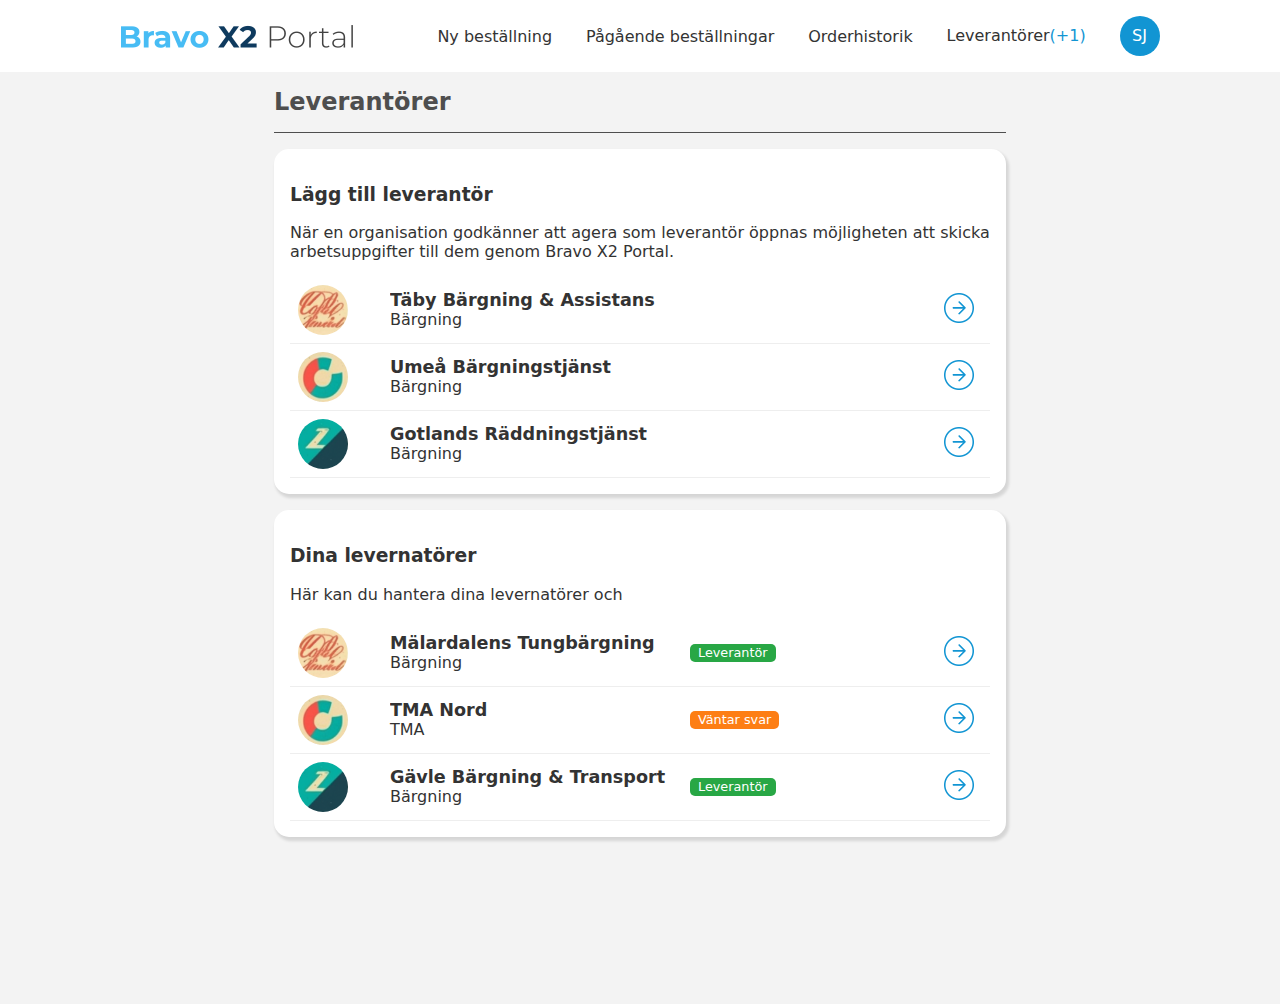
==== commit ce9ebc06: "associates" ====
--- a/index.html
+++ b/index.html
@@ -21,7 +21,7 @@
 <body>
 
 
-<div class="top__nav__wrapper">
+<div class="top__nav__wrapper" id="nav-menu">
     <div class="top__nav">
         <img src="img/pagelogo.png" class="page__logo" id="home-logo"/>
         
@@ -37,6 +37,7 @@
             document.getElementById('place-order').style.display = 'block'
             document.getElementById('landing-page').style.display = 'none'
             document.getElementById('user-settings').style.display = 'none'
+            document.getElementById('nav-menu').style.display = 'block'
             document.getElementById('prompt-job-type').showModal()
             "> Ny beställning</a>
             
@@ -47,6 +48,7 @@
             document.getElementById('login-form').style.display = 'none'
             document.getElementById('current-order').style.display = 'block'
             document.getElementById('landing-page').style.display = 'none'
+            document.getElementById('nav-menu').style.display = 'block'
             document.getElementById('user-settings').style.display = 'none'
             "> Pågående beställningar</a>
             
@@ -56,6 +58,7 @@
             document.getElementById('associate-manager').style.display = 'none'
             document.getElementById('login-form').style.display = 'none'
             document.getElementById('current-order').style.display = 'block'
+            document.getElementById('nav-menu').style.display = 'block'
             document.getElementById('landing-page').style.display = 'none'
             document.getElementById('user-settings').style.display = 'none'
             "> Orderhistorik</a>
@@ -67,6 +70,7 @@
             document.getElementById('associate-manager').style.display = 'block'
             document.getElementById('login-form').style.display = 'none'
             document.getElementById('current-order').style.display = 'none'
+            document.getElementById('nav-menu').style.display = 'block'
             document.getElementById('landing-page').style.display = 'none'
             document.getElementById('user-settings').style.display = 'none'
             "
@@ -91,6 +95,7 @@
                 document.getElementById('associate-manager').style.display = 'none'
                 document.getElementById('login-form').style.display = 'none'
                 document.getElementById('current-order').style.display = 'none'
+                document.getElementById('nav-menu').style.display = 'block'
                 document.getElementById('landing-page').style.display = 'none'
                 document.getElementById('user-settings').style.display = 'block'
                 "
@@ -102,6 +107,7 @@
                 document.getElementById('associate-manager').style.display = 'none'
                 document.getElementById('login-form').style.display = 'none'
                 document.getElementById('current-order').style.display = 'none'
+                document.getElementById('nav-menu').style.display = 'block'
                 document.getElementById('landing-page').style.display = 'none'
                 document.getElementById('user-settings').style.display = 'none'
                 
@@ -116,6 +122,7 @@
                     document.getElementById('associate-manager').style.display = 'none'
                     document.getElementById('login-form').style.display = 'block'
                     document.getElementById('current-order').style.display = 'none'
+                    document.getElementById('nav-menu').style.display = 'none'
                     document.getElementById('landing-page').style.display = 'none'
                     document.getElementById('user-settings').style.display = 'none'
                     "
@@ -129,10 +136,10 @@
 
     <landing-page id="landing-page" style="display:none"></landing-page>
     <current-order id="current-order" style="display:none"></current-order>
-    <place-order id="place-order" style="display:block"></place-order>
+    <place-order id="place-order" style="display:none"></place-order>
     <login-form  id="login-form" style="display:none"></login-form>
     <user-manager id="user-manager" style="display:none"></user-manager>
-    <associate-manager id="associate-manager" style="display:none"></associate-manager>
+    <associate-manager id="associate-manager" style="display:block"></associate-manager>
     <user-settings id="user-settings" style="display:none"></user-settings>
     
     
--- a/style.css
+++ b/style.css
@@ -18,6 +18,34 @@
     font-family: system-ui, -apple-system, BlinkMacSystemFont, 'Segoe UI', Roboto, Oxygen, Ubuntu, Cantarell, 'Open Sans', 'Helvetica Neue', sans-serif;
 }
 
+input[type="checkbox"] {
+  width: 20px;
+  height: 20px;
+}
+
+button {
+  appearance: none;
+  background: transparent;
+  border: none;
+  color: inherit;
+  font: inherit;
+  margin: 0;
+  padding: 0;
+  text-align: left;
+  text-decoration: none;
+  cursor: pointer;
+  outline: none;
+}
+
+select {
+  font-family: system-ui;
+  padding: 0.5rem;
+  border-radius: 4px;
+  border-color: var(--bx2-lightgray3);
+}
+
+
+
 .top__nav {
     display: flex;
     /* justify-content: space-between; */
@@ -180,8 +208,8 @@
 
 
 .current__orders {
-    display: flex;
-    flex-direction: column;
+    /* display: flex;
+    flex-direction: column; */
     width: 100%;
     padding: 1rem;
     box-sizing: border-box;
@@ -190,13 +218,14 @@
 }
 
 .order__info {
-  max-width: 50ch;
+    padding: 1rem 0;
+  
 }
 
 
 .current__orders__list {
     margin: 0 auto;
-    width: min(700px, 100%);
+    /* width: calc(100% - 2rem); */
     flex-direction: column;
     font-size: 1rem;
   }
@@ -259,6 +288,9 @@
   .order__row__title {
     grid-area: title;
     margin: 0;
+    white-space:nowrap;
+    overflow: hidden;
+    text-overflow: ellipsis;
     font-size: 1rem;
   }
   
@@ -432,9 +464,23 @@
     display: none;
     background: var(--bx2-blue);
     border: none;
+    text-align: center;
     color: white;
     min-width: 300px;
 }
+
+button.button__back {
+  border-radius: 6px;
+  padding: 1rem;
+  margin: 1rem auto;
+  display: none;
+  background: var(--bx2-lightgray);
+  border: none;
+  text-align: center;
+  color: var(--bx2-gray);
+  min-width: 300px;
+}
+
 
   .form__step h2 {
     text-align: center;
@@ -465,7 +511,7 @@
   .form__group input[type="text"], .form__group textarea, .form__group input[type="date"] {
     border-radius: 5px;
      outline: none;
-  
+     resize: none;
    }
 
   .form__group input[type="text"]:focus, .form__group textarea:focus{
@@ -531,17 +577,29 @@
     font-size: 1rem;
     height: 100px;
     display: flex;
+    flex-flow: column;
     justify-content: center;
     align-items: center;
-    border: 3px dotted var(--bx2-green);
+    border: 3px dotted var(--bx2-blue);
     
     font-family: system-ui, -apple-system, BlinkMacSystemFont, 'Segoe UI', Roboto, Oxygen, Ubuntu, Cantarell, 'Open Sans', 'Helvetica Neue', sans-serif;
+  }
+
+  .photo__label {
+    font-size: 0.8rem;
+    color: var(--bx2-gray);
+    margin-bottom: 1rem;
+  }
+
+  @media(max-width: 600px){
+    .photo__button {
+      margin: 0px;
+    }
   }
 
   .photo__button img {
     width: 50px;
     height: auto;
-    margin-right: 10px;
   }
 
   .supplier__row {
@@ -549,9 +607,9 @@
     grid-template-columns: 1fr 2fr 1fr 1fr 1fr;
     grid-template-rows: auto auto auto;
     grid-template-areas:
-      "logo title phone email select"
-      "logo distance phone email select"
-      "logo empty phone email select";
+    "logo title title title select"
+    "logo distance phone email select"
+    "logo empty phone email select";
     /* gap: 1rem; */
     align-items: center;
     padding: .5rem;
@@ -573,6 +631,7 @@
   }
 
   .supplier__logo {
+    margin-right: 12px;
     grid-area: logo;
     height: 50px;
     width: 50px;
@@ -584,6 +643,9 @@
     font-size: 1.2rem;
     font-weight: 400;
     text-align: left;
+    white-space: nowrap;
+    overflow: hidden;
+    text-overflow: ellipsis;
   }
 
   .supplier__phone {
@@ -622,17 +684,23 @@
       "col1 col2 col3";
     gap: 1rem;
     align-items: center;
+    margin: 0 1rem;
   }
 
   p.summary__title {
-    font-size: .8rem;
+    font-size: 1rem;
     font-weight: 600;
     margin: 0px;
     padding: 0px;
   }
 
+  .summary__wrapper {
+    padding: 1rem 0px;
+    border-bottom: 1px solid var(--bx2-lightgray);
+}
+
   p.summary__data {
-    font-size: .8rem;
+    font-size: 1rem;
     color: var(--bx2-gray);
     margin: 0px;
     padding: 0px;
@@ -725,13 +793,16 @@
 
     .summary__part {
       padding-bottom: 1rem;
-    border-bottom: 1px solid var(--bx2-blue);
+    
     }
 
     button.button__next__step {
       display: block;
     }
-
+    
+    button.button__back {
+      display: block;
+    }
 
 
   }
@@ -778,12 +849,12 @@
 
 
 .login__wrapper {
-
   display: flex;
   flex-direction: column;
   align-items: center;
   justify-content: center;
-  height: 100vh;
+  min-height: 100vh;
+  /* padding: 1rem; */
   background: linear-gradient(45deg, #299874, #0045c0);
 }
 
@@ -871,6 +942,23 @@
 }
 
 
+@media(max-width: 800px){
+  .frame__two__cols {
+    grid-template-columns: 1fr;
+    grid-template-areas:
+      "col1"
+      "col2";
+  }
+
+  .login__news__col {
+   display: none;
+}
+
+.login__form__col {
+  padding: 1rem;
+}
+}
+
 
 .form__field__group {
   display: flex;
@@ -896,76 +984,29 @@
 }
 
 /* Användarhantering */
-/* 
-
-<div class="user__settings__wrapper">
-<h2>Användarinställningar</h2>
-<h3> Bärgarna AB</h3>
-    <div class="user__list">
-        <div class="user__list__row">
-            <p class="user__list__data">
-                <span class="user__list__taxonomy">Användarnamn </span>
-                <span class="user__list__value">stefan@grafikcentralen.se</span>
-            </p>
-            
-            <p class="user__list__data">
-                <span class="user__list__taxonomy">Namn </span>
-                <span class="user__list__value">Stefan Jakobsson</span>
-            </p>
-
-            <p class="user__list__action"> Redigera </p>
-            <p class="user__list__action"> Ta bort </p>
-        </div>
-    </div>
-
-    <div class="user__list">
-        <div class="user__list__row">
-            <p class="user__list__data">
-                <span class="user__list__taxonomy">Användarnamn </span>
-                <span class="user__list__value">stefan@grafikcentralen.se</span>
-            </p>
-            
-            <p class="user__list__data">
-                <span class="user__list__taxonomy">Namn </span>
-                <span class="user__list__value">Stefan Jakobsson</span>
-            </p>
-
-            <p class="user__list__action"> Redigera </p>
-            <p class="user__list__action"> Ta bort </p>
-        </div>
-    </div>
-
-    <div class="user__list">
-        <div class="user__list__row">
-            <p class="user__list__data">
-                <span class="user__list__taxonomy">Användarnamn </span>
-                <span class="user__list__value">stefan@grafikcentralen.se</span>
-            </p>
-            
-            <p class="user__list__data">
-                <span class="user__list__taxonomy">Namn </span>
-                <span class="user__list__value">Stefan Jakobsson</span>
-            </p>
-
-            <p class="user__list__action"> Redigera </p>
-            <p class="user__list__action"> Ta bort </p>
-        </div>
-    </div>
-
-
-
-    <button class="user__list__add__button">Lägg till användare</button>
-    
-
-  
-      
-</div> */
-
-/* .user__settings__wrapper {
+
+dialog.user__list__add {
   max-width: 700px;
-  margin: 0 auto;
-  padding: 1rem;
-} */
+  width: 100%;
+  box-sizing: border-box;
+}
+
+.user__checkboxes {
+  display: grid;
+  grid-template-columns: 1fr 1fr 1fr;
+}
+
+@media(max-width: 500px){
+  .user__checkboxes {
+
+    grid-template-columns: 1fr 1fr;
+}
+}
+
+.user__checkbox__group__item {
+  display: flex;
+  align-items: center;
+}
 
 .user__settings__wrapper h2 {
   font-size: 1.5rem;
@@ -980,48 +1021,94 @@
 
 
 .user__list__row {
-  
   height: 100%;
-  display: flex;
-  align-items: center;
-  justify-content: space-between;
+  border-top: 1px solid var(--bx2-lightgray3);
+  display: grid;
+  grid-template-columns: 1fr 1fr ;
+  grid-template-rows: 1fr 1fr 1fr 1fr;
   padding: 1rem;
-}
-
-
-
-.user__list__row:nth-child(even) {
-  background-color: #f0f0f0;
-}
-
-.user__list__row:nth-child(odd) {
-  background-color: #ffffff;
- 
-}
-
-.user__list__data {
-  display: flex;
-  flex-direction: column;
-  margin: 0;
+  grid-template-areas: 
+  "userTaxonomy     emailTaxonomy   edit"
+  "userValue        emailValue      edit"
+  "realnameTaxonomy phoneTaxonomy   edit"
+  "realnameValue    phoneValue      edit" ;
 }
 
 
 .user__list__taxonomy {
-  font-size: .8rem;
-  color: var(--bx2-gray);
-  margin: 0;
-}
-
-.user__list__value {
   font-size: 1rem;
   font-weight: 600;
+  color: var(--bx2-blue);
+  margin: 0;
+}
+
+.user__list__value {
+  font-weight: 400;
+  color: var(--bx2-gray);
+  font-size: 1rem;
+  
+}
+
+@media(max-width: 600px){
+  .user__list__row {
+    grid-template-columns: 1fr 1fr;
+    grid-template-rows: 1fr 1fr 1fr 1fr 1fr;
+    grid-template-areas: 
+    "userTaxonomy     edit  "
+    "userValue  edit"
+    "realnameTaxonomy  edit    "
+    " realnameValue  edit "
+    "emailTaxonomy edit"
+    "emailValue edit"
+    "phoneTaxonomy  edit   "
+    "phoneValue edit"
+     ;
+  }
+
+  
+}
+.user__list__username__taxonomy {
+  grid-area: userTaxonomy;
+}
+
+.user__list__username__value {
+  grid-area: userValue;
+}
+.user__list__realname__taxonomy {
+  grid-area: realnameTaxonomy;
+}
+
+.user__list__realname__value {
+  grid-area: realnameValue;
+}
+
+.user__list__email__taxonomy {
+  grid-area: emailTaxonomy;
+}
+
+.user__list__email__value {
+  grid-area: emailValue;
+}
+
+.user__list__phone__taxonomy {
+  grid-area: phoneTaxonomy;
+}
+
+.user__list__phone__value {
+  grid-area: phoneValue;
 }
 
 .user__list__action {
-  font-size: .8rem;
+  grid-area: edit;
+  width: 20px;
+  font-size: 1rem;
+  align-self: start;
+  justify-self: end;
   color: var(--bx2-blue);
   cursor: pointer;
 }
+
+
 
 .user__list__add__button {
   background-color: var(--bx2-green);
@@ -1035,48 +1122,6 @@
   cursor: pointer;
   margin-bottom: 1rem;
 }
-/* 
-<div class="associate__list"> 
-    
-  
-<div class="associate__list__row">
-    <img src="placeholder.jpg" class="associate__list__row__logo"/>
-    <p class="associate__list__row__taxonomy"> Företag</p>
-    <p class="accociate__list__row__value"> Bärgning AB</p>
-    <p class="associate__list__row__taxonomy"> Tjänst</p>
-    <p class="accociate__list__row__value"> Bärgning</p>
-    <p class="associate__list__row__taxonomy"> Telefon</p>
-    <p class="accociate__list__row__value"> 076 880 45 45</p>
-    <p class="associate__list__row__taxonomy"> E-post</p>
-    <p class="accociate__list__row__value">info@bargningab.se</p>
-    <img src="placeholder.jpg" class="associate__add__button"/>
-</div>
-<div class="associate__list__row">
-    <img src="placeholder.jpg" class="associate__list__row__logo"/>
-    <p class="associate__list__row__taxonomy"> Företag</p>
-    <p class="accociate__list__row__value"> Bärgning AB</p>
-    <p class="associate__list__row__taxonomy"> Tjänst</p>
-    <p class="accociate__list__row__value"> Bärgning</p>
-    <p class="associate__list__row__taxonomy"> Telefon</p>
-    <p class="accociate__list__row__value"> 076 880 45 45</p>
-    <p class="associate__list__row__taxonomy"> E-post</p>
-    <p class="accociate__list__row__value">info@bargningab.se</p>
-    <img src="placeholder.jpg" class="associate__add__button"/>
-</div>
-<div class="associate__list__row">
-    <img src="placeholder.jpg" class="associate__list__row__logo"/>
-    <p class="associate__list__row__taxonomy"> Företag</p>
-    <p class="accociate__list__row__value"> Bärgning AB</p>
-    <p class="associate__list__row__taxonomy"> Tjänst</p>
-    <p class="accociate__list__row__value"> Bärgning</p>
-    <p class="associate__list__row__taxonomy"> Telefon</p>
-    <p class="accociate__list__row__value"> 076 880 45 45</p>
-    <p class="associate__list__row__taxonomy"> E-post</p>
-    <p class="accociate__list__row__value">info@bargningab.se</p>
-    <img src="placeholder.jpg" class="associate__add__button"/>
-</div>
-
-</div> */
 
 /* Associate manager */
 
@@ -1097,11 +1142,11 @@
 
 .associate__list__row {
  display: grid;
- grid-template-columns: 1fr 3fr 1fr 1fr 2fr 1fr;
+ grid-template-columns: 1fr 3fr 2fr 1fr;
   grid-template-rows: 1fr 1fr;
   grid-template-areas: 
-    "logo   company   email   phone   status  add"
-    "logo   type      email   phone   status  add";
+    "logo   company   status  add"
+    "logo   type      status  add";
 
       border-bottom: 1px solid var(--bx2-lightgray);
 }
@@ -1118,9 +1163,25 @@
   border-radius: 5px;
   color: white;
   font-size: .8rem;
-  
+  width: max-content;
   text-align: center;
-  padding: .1rem 1rem;
+  padding: 0.1rem 0.5rem;
+}
+
+
+@media(max-width: 500px){
+  .associate__list__row {
+    grid-template-columns: 1fr 1fr 1fr 1fr;
+    grid-template-rows: 1fr 1fr ;
+    grid-template-areas:
+    "logo company company add"
+    "logo type status add";
+  }
+
+  .associate__list__row__status{
+    align-self: start;
+    margin-top: 4px;
+  }
 }
 
 .associate__status__green {
@@ -1165,6 +1226,9 @@
   font-size: 1.1rem;
   font-weight: 600;
   align-self: flex-end;
+  white-space: nowrap;
+  overflow: hidden;
+  text-overflow: ellipsis;
   margin: 0;
 }
 
@@ -1289,10 +1353,12 @@
 
 .nav__row {
   margin-top: 10px;
-  margin-bottom: 10px;
-  font-size: 1.5em;
-  font-weight: 400;
-  color: var(--bx2-gray);
+    margin-bottom: 10px;
+    font-size: 1.1em;
+    border-left: 4px solid var(--bx2-blue);
+    font-weight: 400;
+    color: var(--bx2-gray);
+    padding: 0.8rem;
 }
 
 .nav__row:hover {
@@ -1405,6 +1471,7 @@
 /* static classes */
 
 .content__background {
+  min-height: 100vh;
   background-color: #f3f3f3;
   padding: 1rem 0;
 }
@@ -1435,8 +1502,13 @@
   color: var(--bx2-lightgray2);
   max-width: calc(700px + 2rem);
   margin: 0 auto;
+  
   padding-bottom: 1rem;
   margin-bottom: 1rem;
+}
+
+.thin {
+  font-weight: 300;
 }
 
 
@@ -1515,13 +1587,15 @@
   display: flex;
   flex-flow: column;
   box-sizing: border-box;
-  margin: 0;
+  margin: 1rem 0;
   justify-content: center;
   align-items: center;
  
   min-height: 150px;
 }
 
+
+
 .landingpage__generic__icon {
   width: 40px;
   height: auto;
@@ -1543,7 +1617,7 @@
   }
 
   .landingpage__generic {
-    margin: 1rem;
+    margin: 0rem 1rem;
   }
 
   .page__heading {
@@ -1599,15 +1673,29 @@
 }
 
 .save__button {
+  display: block;
   padding: 1rem;
   background-color: var(--bx2-blue);
   color: white;
   text-align: center;
   max-width: 300px;
+  width: 100%;
   border-radius: 6px;
   margin: 1rem auto;
-  /* position: sticky; */
-  /* bottom: 11px; */
+}
+
+.save__button:focus {
+  outline: 1px dotted var(--bx2-lightgray3);
+}
+
+
+
+.delete__button {
+  color: var(--bx2-red);
+  text-align: center;
+  display: block;
+  margin: 0 auto;
+  text-decoration: underline;
 }
 
 /* jobpicker */
@@ -1655,17 +1743,23 @@
 
 .form__step__unit__row {
   display: grid;
-  grid-template-columns: 1fr 1fr 1fr 1fr;
-  grid-template-rows: 1fr 1fr;
+
+  grid-template-columns: 1fr 2fr 1fr 2fr;
+    grid-template-rows: 1fr 1fr;
+
+    gap: 4px;
   grid-template-areas: 
   "id   idValue   model modelValue edit"
   "type typeValue weight weightValue edit"
   ;
+
   border-bottom: 1px solid var(--bx2-lightgray3);
   max-width: 400px;
-  margin: 1rem auto;
+  margin: 0 auto;
   padding: 0.5rem;
 }
+
+
 
 .form__step__unit__id__taxonomy {
   grid-area: id;
@@ -1679,12 +1773,17 @@
   grid-area: idValue;
   color: var(--bx2-blue);
   margin: 0px;
+
   padding: 0px;
+  white-space: nowrap;
+  overflow: hidden;
+  text-overflow: ellipsis;
 }
 
 .form__step__unit__model__taxonomy {
   grid-area: model;
   color: var(--bx2-gray);
+  
   font-weight: 500;
   margin: 0px;
   padding: 0px;
@@ -1694,7 +1793,11 @@
   grid-area: modelValue;
   color: var(--bx2-blue);
   margin: 0px;
+ 
   padding: 0px;
+  white-space: nowrap;
+  overflow: hidden;
+  text-overflow: ellipsis;
 }
 
 .form__step__unit__type__taxonomy {
@@ -1708,8 +1811,11 @@
 .form__step__unit__type__value {
   grid-area: typeValue;
   color: var(--bx2-blue);
- 
+  
   margin: 0px;
+  white-space: nowrap;
+  overflow: hidden;
+  text-overflow: ellipsis;
   padding: 0px;
 }
 
@@ -1724,7 +1830,10 @@
 .form__step__unit__weight__value {
   grid-area: weightValue;
   color: var(--bx2-blue);
-
+  
+  white-space: nowrap;
+  overflow: hidden;
+  text-overflow: ellipsis;
   margin: 0px;
   padding: 0px;
 }
@@ -1734,6 +1843,30 @@
   width: auto;
   align-self: center;
   grid-area: edit;
+}
+
+
+@media(max-width: 500px){
+  
+  .form__step__unit__row {
+    grid-template-columns: 3fr 3fr 1fr;
+    grid-template-rows: 1fr 1fr 1fr 1fr;
+
+    grid-template-areas: 
+    "id model edit"
+    "idValue modelValue edit"
+    "type weight edit"
+    "typeValue weightValue edit"
+    ;
+  }
+
+  .form__step__unit__edit {
+    height: 23px;
+    width: auto;
+    align-self: center;
+    grid-area: edit;
+    justify-self: center;
+}
 }
 
 
@@ -1750,6 +1883,10 @@
   color: var(--bx2-blue);
 }
 
+.form__step__add__unit:focus {
+  outline: 1px var(--bx2-blue) dotted;
+}
+
 .form__step__add__unit__icon {
   width: 40px;
 }
@@ -1763,4 +1900,81 @@
   width: 100%;
   max-width: 700px;
   box-sizing: border-box;
+}
+
+.new__order__add__units .form__group {
+  max-width: 300px;
+  margin: 0 auto;
+}
+
+.top__nav__wrapper {
+  position: sticky;
+  top: 0px;
+  background: white;
+  z-index: 9999;
+}
+
+/* associate detaljer */
+
+p.associate__details__header__company {
+  font-size: 1rem;
+  font-weight: 600;
+  margin: 0px;
+  text-align: center;
+}
+
+p.associate__details__header__type {
+  margin: 0;
+  color: var(--bx2-blue);
+  font-size: 1.3rem;
+  text-align: center;
+}
+
+img.associate__details__header__logo {
+  border-radius: 50%;
+  margin: 0 auto;
+  display: block;
+}
+
+p.associate__details__body__row__label {
+  margin: 0;
+  color: var(--bx2-blue);
+  font-size: 1rem;
+  align-self: center;
+}
+
+p.associate__details__body__row__value {
+  
+  align-self: center;
+
+}
+
+.associate__details__body__row {
+  display: grid;
+  grid-template-columns: 1fr 4fr;
+  grid-template-rows: 34px;
+  margin: 0 auto;
+  width: 296px;
+}
+
+p.associate__details__header__type {
+  margin: 0;
+  color: var(--bx2-blue);
+  font-size: 1.3rem;
+  padding-bottom: 1rem;
+  margin-bottom: 0.5rem;
+  text-align: center;
+  border-bottom: 1px solid var(--bx2-lightgray3);
+}
+
+dialog.associate__details {
+  max-width: 700px;
+  width: 100%;
+}
+dialog.associate__details .button__back {
+display: block;
+}
+
+.associate__details__body {
+
 }